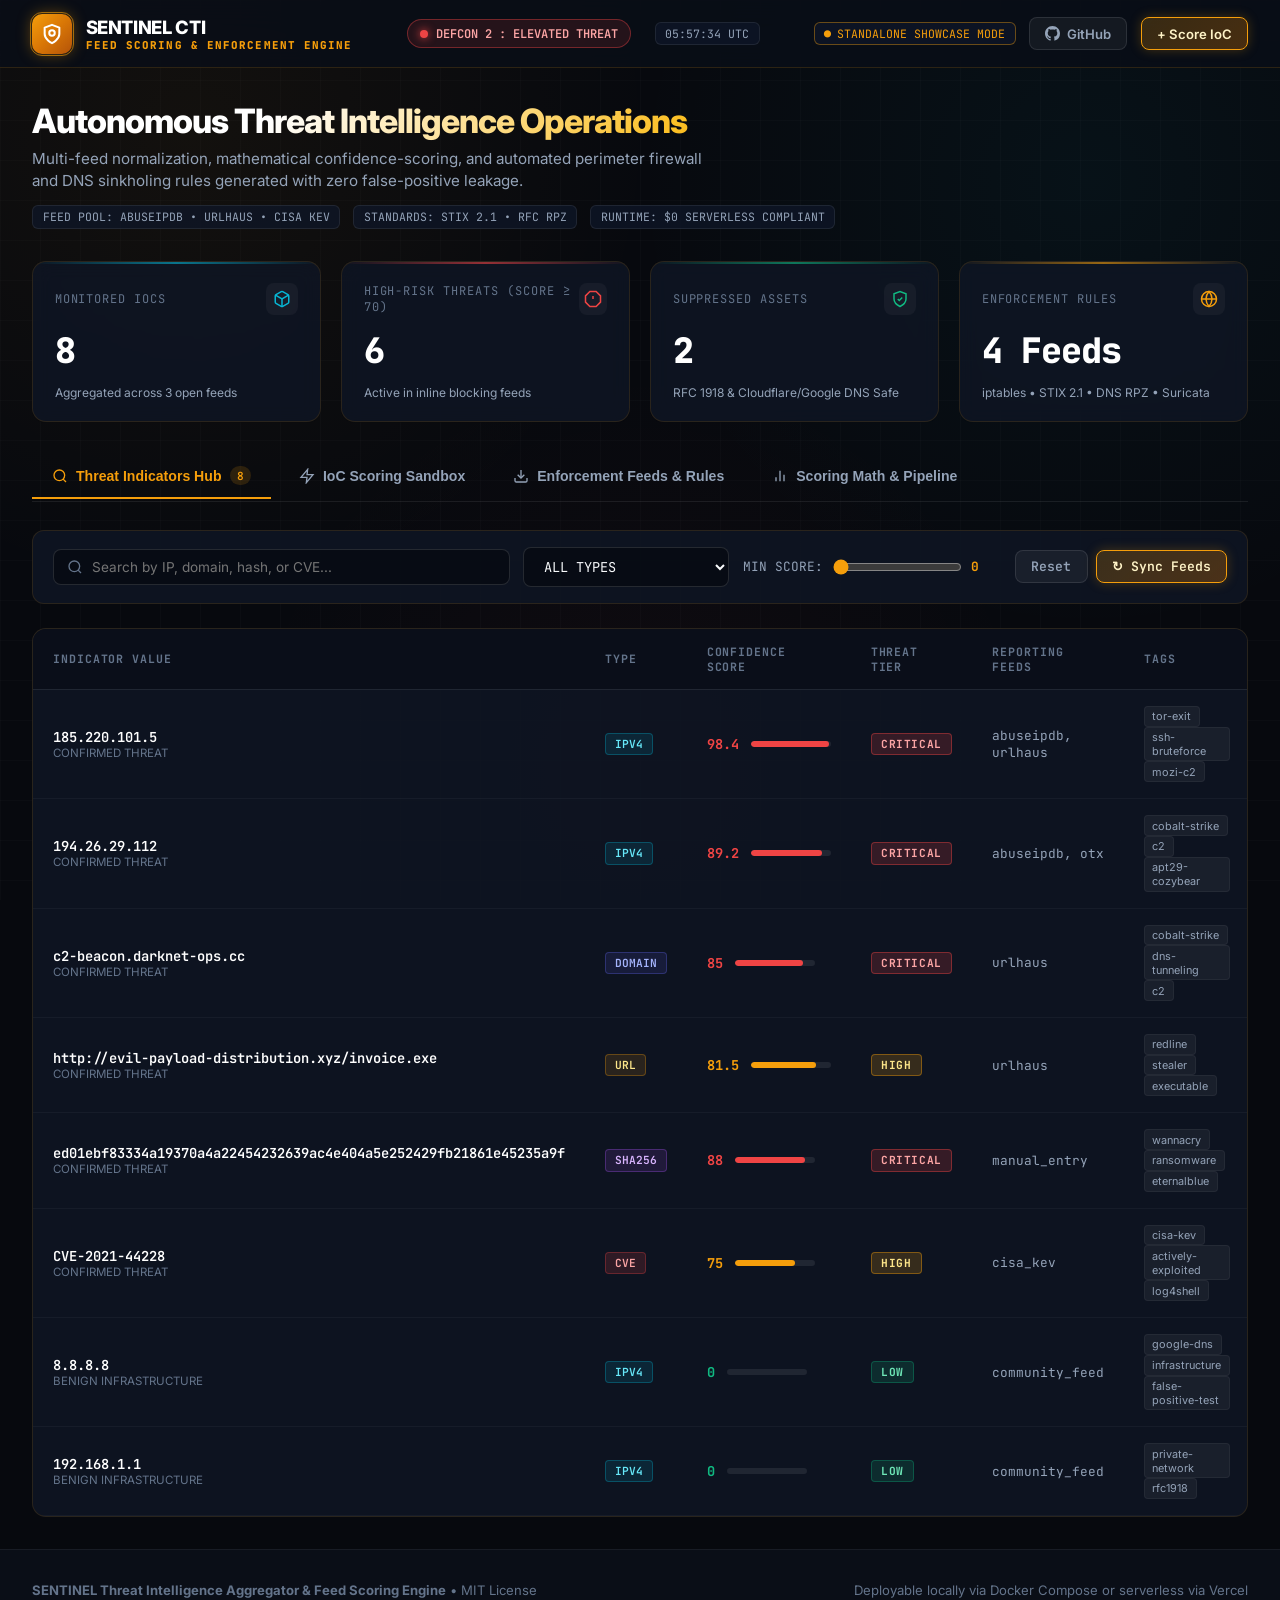
==== web/index.html @ 9e6307d3 "feat(portal): add Check Point, Fortinet, and Cloudflare to enforcement export hub" ====
<!DOCTYPE html>
<html lang="en">
<head>
  <meta charset="UTF-8">
  <meta name="viewport" content="width=device-width, initial-scale=1.0">
  <title>SENTINEL CTI | Automated Threat Intelligence & Feed Scoring Engine</title>
  <meta name="description" content="Production-grade Cyber Threat Intelligence (CTI) Aggregation, Normalization, Confidence Scoring, and Automated Enforcement Hub.">
  <link rel="stylesheet" href="styles.css">
  <link rel="icon" href="data:image/svg+xml,<svg xmlns='http://www.w3.org/2000/svg' viewBox='0 0 24 24' fill='%23f59e0b'><path d='M12 2L1 21h22L12 2zm0 3.8L20.1 19H3.9L12 5.8zM11 10v4h2v-4h-2zm0 6v2h2v-2h-2z'/></svg>">
</head>
<body>

  <!-- Top Navigation Bar -->
  <nav class="navbar">
    <div class="nav-container">
      <a href="#" class="brand-wrapper">
        <div class="brand-icon">
          <svg width="22" height="22" viewBox="0 0 24 24" fill="none" stroke="#ffffff" stroke-width="2.2" stroke-linecap="round" stroke-linejoin="round">
            <path d="M12 22s8-4 8-10V5l-8-3-8 3v7c0 6 8 10 8 10z"></path>
            <circle cx="12" cy="11" r="3"></circle>
          </svg>
        </div>
        <div class="brand-title">
          SENTINEL CTI
          <span class="brand-sub">FEED SCORING & ENFORCEMENT ENGINE</span>
        </div>
      </a>

      <!-- Center Telemetry: DEFCON & Clock -->
      <div class="nav-telemetry">
        <div class="defcon-pill">
          <div class="defcon-pulse"></div>
          <span>DEFCON 2 : ELEVATED THREAT</span>
        </div>
        <div class="sys-chip font-mono">
          <span id="utc-clock">--:--:-- UTC</span>
        </div>
      </div>

      <!-- Right Action Links -->
      <div class="nav-links">
        <div class="sys-chip active font-mono" id="api-status-badge">
          <span class="status-dot">●</span>
          <span id="backend-label">PROBING API...</span>
        </div>
        <a href="https://github.com/ravishkarathnayaka/Automated-Threat-Intelligence-Aggregator-Feed-Scoring-Engine" target="_blank" class="nav-btn nav-btn-secondary">
          <svg width="15" height="15" viewBox="0 0 24 24" fill="currentColor"><path d="M12 0C5.37 0 0 5.37 0 12c0 5.31 3.435 9.795 8.205 11.385.6.105.825-.255.825-.57 0-.285-.015-1.23-.015-2.235-3.015.555-3.795-.735-4.035-1.41-.135-.345-.72-1.41-1.23-1.695-.42-.225-1.02-.78-.015-.795.945-.015 1.62.87 1.845 1.23 1.08 1.815 2.805 1.305 3.495.99.105-.78.42-1.305.765-1.605-2.67-.3-5.46-1.335-5.46-5.925 0-1.305.465-2.385 1.23-3.225-.12-.3-.54-1.53.12-3.18 0 0 1.005-.315 3.3 1.23.96-.27 1.98-.405 3-.405s2.04.135 3 .405c2.295-1.56 3.3-1.23 3.3-1.23.66 1.65.24 2.88.12 3.18.765.84 1.23 1.905 1.23 3.225 0 4.605-2.805 5.625-5.475 5.925.435.375.81 1.095.81 2.22 0 1.605-.015 2.895-.015 3.3 0 .315.225.69.825.57A12.02 12.02 0 0024 12c0-6.63-5.37-12-12-12z"/></svg>
          GitHub
        </a>
        <a href="#sandbox" class="nav-btn nav-btn-amber" onclick="switchTab('sandbox')">
          + Score IoC
        </a>
      </div>
    </div>
  </nav>

  <!-- Main Container -->
  <main class="main-container">
    
    <!-- Hero Header Area -->
    <header class="hero-header">
      <div class="hero-title-area">
        <h1>Autonomous Threat Intelligence Operations</h1>
        <p>
          Multi-feed normalization, mathematical confidence-scoring, and automated perimeter firewall and DNS sinkholing rules generated with zero false-positive leakage.
        </p>
        <div class="live-badge-row">
          <span class="sys-chip font-mono">FEED POOL: ABUSEIPDB • URLHAUS • CISA KEV</span>
          <span class="sys-chip font-mono">STANDARDS: STIX 2.1 • RFC RPZ</span>
          <span class="sys-chip font-mono">RUNTIME: $0 SERVERLESS COMPLIANT</span>
        </div>
      </div>
    </header>

    <!-- Stat Metric Grid -->
    <section class="stat-grid">
      <div class="stat-card" style="--card-accent: #06b6d4; --card-glow: rgba(6, 182, 212, 0.25);">
        <div class="stat-header">
          <span class="stat-label">Monitored IoCs</span>
          <div class="stat-icon">
            <svg width="18" height="18" viewBox="0 0 24 24" fill="none" stroke="#06b6d4" stroke-width="2"><path d="M21 16V8a2 2 0 0 0-1-1.73l-7-4a2 2 0 0 0-2 0l-7 4A2 2 0 0 0 3 8v8a2 2 0 0 0 1 1.73l7 4a2 2 0 0 0 2 0l7-4A2 2 0 0 0 21 16z"></path><polyline points="3.27 6.96 12 12.01 20.73 6.96"></polyline><line x1="12" y1="22.08" x2="12" y2="12"></line></svg>
          </div>
        </div>
        <div class="stat-value" id="stat-total-iocs">--</div>
        <div class="stat-footer">
          <span id="stat-breakdown-badges">Aggregated across 3 open feeds</span>
        </div>
      </div>

      <div class="stat-card" style="--card-accent: #ef4444; --card-glow: rgba(239, 68, 68, 0.25);">
        <div class="stat-header">
          <span class="stat-label">High-Risk Threats (Score &ge; 70)</span>
          <div class="stat-icon">
            <svg width="18" height="18" viewBox="0 0 24 24" fill="none" stroke="#ef4444" stroke-width="2"><polygon points="7.86 2 16.14 2 22 7.86 22 16.14 16.14 22 7.86 22 2 16.14 2 7.86 7.86 2"></polygon><line x1="12" y1="8" x2="12" y2="12"></line><line x1="12" y1="16" x2="12.01" y2="16"></line></svg>
          </div>
        </div>
        <div class="stat-value" id="stat-high-threats">--</div>
        <div class="stat-footer">
          <span>Active in inline blocking feeds</span>
        </div>
      </div>

      <div class="stat-card" style="--card-accent: #10b981; --card-glow: rgba(16, 185, 129, 0.25);">
        <div class="stat-header">
          <span class="stat-label">Suppressed Assets</span>
          <div class="stat-icon">
            <svg width="18" height="18" viewBox="0 0 24 24" fill="none" stroke="#10b981" stroke-width="2"><path d="M12 22s8-4 8-10V5l-8-3-8 3v7c0 6 8 10 8 10z"></path><polyline points="9 12 11 14 15 10"></polyline></svg>
          </div>
        </div>
        <div class="stat-value" id="stat-whitelisted">--</div>
        <div class="stat-footer">
          <span>RFC 1918 & Cloudflare/Google DNS Safe</span>
        </div>
      </div>

      <div class="stat-card" style="--card-accent: #f59e0b; --card-glow: rgba(245, 158, 11, 0.25);">
        <div class="stat-header">
          <span class="stat-label">Enforcement Rules</span>
          <div class="stat-icon">
            <svg width="18" height="18" viewBox="0 0 24 24" fill="none" stroke="#f59e0b" stroke-width="2"><circle cx="12" cy="12" r="10"></circle><line x1="2" y1="12" x2="22" y2="12"></line><path d="M12 2a15.3 15.3 0 0 1 4 10 15.3 15.3 0 0 1-4 10 15.3 15.3 0 0 1-4-10 15.3 15.3 0 0 1 4-10z"></path></svg>
          </div>
        </div>
        <div class="stat-value" id="stat-enforcement">4 Feeds</div>
        <div class="stat-footer">
          <span>iptables • STIX 2.1 • DNS RPZ • Suricata</span>
        </div>
      </div>
    </section>

    <!-- Navigation Tabs -->
    <div class="tabs-bar">
      <button class="tab-btn active" onclick="switchTab('explorer')" id="tab-btn-explorer">
        <svg width="16" height="16" viewBox="0 0 24 24" fill="none" stroke="currentColor" stroke-width="2"><circle cx="11" cy="11" r="8"></circle><line x1="21" y1="21" x2="16.65" y2="16.65"></line></svg>
        Threat Indicators Hub
        <span class="tab-badge" id="badge-ioc-count">0</span>
      </button>
      <button class="tab-btn" onclick="switchTab('sandbox')" id="tab-btn-sandbox">
        <svg width="16" height="16" viewBox="0 0 24 24" fill="none" stroke="currentColor" stroke-width="2"><polygon points="13 2 3 14 12 14 11 22 21 10 12 10 13 2"></polygon></svg>
        IoC Scoring Sandbox
      </button>
      <button class="tab-btn" onclick="switchTab('exports')" id="tab-btn-exports">
        <svg width="16" height="16" viewBox="0 0 24 24" fill="none" stroke="currentColor" stroke-width="2"><path d="M21 15v4a2 2 0 0 1-2 2H5a2 2 0 0 1-2-2v-4"></path><polyline points="7 10 12 15 17 10"></polyline><line x1="12" y1="15" x2="12" y2="3"></line></svg>
        Enforcement Feeds & Rules
      </button>
      <button class="tab-btn" onclick="switchTab('architecture')" id="tab-btn-architecture">
        <svg width="16" height="16" viewBox="0 0 24 24" fill="none" stroke="currentColor" stroke-width="2"><line x1="18" y1="20" x2="18" y2="10"></line><line x1="12" y1="20" x2="12" y2="4"></line><line x1="6" y1="20" x2="6" y2="14"></line></svg>
        Scoring Math & Pipeline
      </button>
    </div>

    <!-- TAB 1: THREAT INDICATORS HUB -->
    <div id="panel-explorer" class="tab-panel active">
      <div class="filter-bar">
        <div class="filter-group">
          <div class="search-input-wrapper">
            <svg class="search-icon" width="16" height="16" viewBox="0 0 24 24" fill="none" stroke="currentColor" stroke-width="2"><circle cx="11" cy="11" r="8"></circle><line x1="21" y1="21" x2="16.65" y2="16.65"></line></svg>
            <input type="text" id="filter-search" class="cyber-input" placeholder="Search by IP, domain, hash, or CVE..." oninput="applyFilters()">
          </div>

          <select id="filter-type" class="cyber-select font-mono" onchange="applyFilters()">
            <option value="all">ALL TYPES</option>
            <option value="ipv4">IPv4 ADDRESSES</option>
            <option value="ipv6">IPv6 ADDRESSES</option>
            <option value="domain">DOMAINS</option>
            <option value="url">URLs</option>
            <option value="sha256">SHA-256 HASHES</option>
            <option value="md5">MD5 HASHES</option>
            <option value="cve">CVE VULNERABILITIES</option>
          </select>

          <div class="score-slider-box">
            <span>MIN SCORE:</span>
            <input type="range" id="filter-min-score" min="0" max="100" value="0" step="5" oninput="updateScoreFilter(this.value)">
            <span id="score-slider-val" style="color: var(--amber-primary); font-weight: bold; width: 28px;">0</span>
          </div>
        </div>

        <div style="display: flex; gap: 0.5rem; align-items: center;">
          <button class="nav-btn nav-btn-secondary font-mono" onclick="resetFilters()">Reset</button>
          <button class="nav-btn nav-btn-amber font-mono" onclick="triggerFeedRefresh()">↻ Sync Feeds</button>
        </div>
      </div>

      <!-- Indicators Table -->
      <div class="table-card">
        <div class="table-responsive">
          <table class="ioc-table">
            <thead>
              <tr>
                <th>Indicator Value</th>
                <th>Type</th>
                <th>Confidence Score</th>
                <th>Threat Tier</th>
                <th>Reporting Feeds</th>
                <th>Tags</th>
                <th style="text-align: right;">Action</th>
              </tr>
            </thead>
            <tbody id="indicators-tbody">
              <!-- Rendered via JavaScript -->
            </tbody>
          </table>
        </div>
      </div>
    </div>

    <!-- TAB 2: IOC SCORING SANDBOX -->
    <div id="panel-sandbox" class="tab-panel">
      <div class="sandbox-grid">
        <div class="panel-card">
          <h3>⚡ IoC Ingestion & Multi-Factor Scoring Sandbox</h3>
          <p style="color: var(--text-secondary); font-size: 0.85rem; margin-bottom: 1.5rem;">
            Test any raw or defanged indicator (e.g. <code>hxxps://malware[.]site/bin</code>, <code>185[.]220[.]101[.]5</code>, or benign <code>8.8.8.8</code>). Observe automated refanging, false-positive suppression, cross-confirmation multipliers, and exponential time decay.
          </p>

          <form id="sandbox-form" onsubmit="handleSandboxSubmit(event)">
            <div class="form-group">
              <label>Indicator Value (Raw or Defanged)</label>
              <input type="text" id="sb-input-value" class="cyber-input font-mono" placeholder="e.g. 194[.]26[.]29[.]112 or hxxp://evil[.]cc/gate" required value="194[.]26[.]29[.]112">
            </div>

            <div class="form-group">
              <label>Simulated Reporting Feed(s)</label>
              <div style="display: grid; grid-template-columns: 1fr 1fr; gap: 0.5rem; font-size: 0.8rem;" class="font-mono">
                <label style="display: flex; align-items: center; gap: 0.4rem; color: #fff;">
                  <input type="checkbox" id="sb-feed-cisa" value="cisa_kev"> CISA KEV (1.00)
                </label>
                <label style="display: flex; align-items: center; gap: 0.4rem; color: #fff;">
                  <input type="checkbox" id="sb-feed-abuse" value="abuseipdb" checked> AbuseIPDB (0.85)
                </label>
                <label style="display: flex; align-items: center; gap: 0.4rem; color: #fff;">
                  <input type="checkbox" id="sb-feed-urlhaus" value="urlhaus" checked> URLhaus (0.85)
                </label>
                <label style="display: flex; align-items: center; gap: 0.4rem; color: #fff;">
                  <input type="checkbox" id="sb-feed-otx" value="otx"> AlienVault OTX (0.75)
                </label>
              </div>
            </div>

            <div class="form-group">
              <label>Days Elapsed Since Observation (Decay Testing)</label>
              <input type="number" id="sb-days-old" class="cyber-input font-mono" value="1" min="0" max="90">
            </div>

            <div class="form-group">
              <label>Enrichment Simulated Verdict</label>
              <select id="sb-enrichment-level" class="cyber-select font-mono" style="width: 100%;">
                <option value="high">High Positive (VT: 45 engines, OTX: 8 pulses) [+18 pts]</option>
                <option value="medium">Moderate Positive (VT: 5 engines, OTX: 2 pulses) [+9 pts]</option>
                <option value="none">Zero Detections / Clean [0 pts]</option>
              </select>
            </div>

            <button type="submit" class="nav-btn nav-btn-amber" style="width: 100%; justify-content: center; padding: 0.75rem;">
              Calculate Real-Time Risk Score
            </button>
          </form>
        </div>

        <div class="panel-card">
          <div style="display: flex; justify-content: space-between; align-items: center; margin-bottom: 1rem;">
            <h3>Scoring Engine Breakdown</h3>
            <span id="sb-result-tier" class="tier-badge tier-low font-mono">STANDBY</span>
          </div>

          <div id="sb-score-summary" style="margin-bottom: 1.25rem; display: flex; align-items: baseline; gap: 0.75rem;">
            <div style="font-size: 3rem; font-weight: 800; font-family: 'JetBrains Mono', monospace;" id="sb-score-big">--</div>
            <div style="color: var(--text-secondary); font-size: 0.85rem;" id="sb-score-comment">Submit an indicator to see calculation telemetry</div>
          </div>

          <div class="code-display" id="sb-code-breakdown">
// Step-by-step scoring output will display here:
// Normalization -> Whitelist -> Reliability -> Multipliers -> Decay -> Score
          </div>
        </div>
      </div>
    </div>

    <!-- TAB 3: ENFORCEMENT FEEDS & EXPORT HUB -->
    <div id="panel-exports" class="tab-panel">
      <div class="export-grid">

        <!-- Export 1: Firewall Blocklist -->
        <div class="export-card">
          <div>
            <div class="export-top">
              <div class="export-title">Firewall IP Blocklist</div>
              <span class="export-format">firewall.txt</span>
            </div>
            <p class="export-desc">
              Plaintext newline-delimited blocklist of confirmed high-confidence malicious IPs. Formatted for direct automated consumption by iptables, pfSense, Palo Alto EDLs, and Fortinet feeds.
            </p>
          </div>
          <div class="export-actions">
            <button class="nav-btn nav-btn-secondary" onclick="previewExport('firewall')">View Preview</button>
            <button class="nav-btn nav-btn-amber" onclick="downloadExport('firewall')">Download .txt</button>
          </div>
        </div>

        <!-- Export 2: STIX 2.1 JSON Bundle -->
        <div class="export-card">
          <div>
            <div class="export-top">
              <div class="export-title">OASIS STIX 2.1 Bundle</div>
              <span class="export-format">stix.json</span>
            </div>
            <p class="export-desc">
              Standardized STIX 2.1 JSON bundle of scored Indicators, confidence ratings, valid_from timestamps, and external sighting references for enterprise SIEM/SOAR ingestion (Splunk, Elastic, Microsoft Sentinel).
            </p>
          </div>
          <div class="export-actions">
            <button class="nav-btn nav-btn-secondary" onclick="previewExport('stix')">View Preview</button>
            <button class="nav-btn nav-btn-amber" onclick="downloadExport('stix')">Download .json</button>
          </div>
        </div>

        <!-- Export 3: DNS Response Policy Zone (RPZ) -->
        <div class="export-card">
          <div>
            <div class="export-top">
              <div class="export-title">DNS Response Policy Zone</div>
              <span class="export-format">rpz.zone</span>
            </div>
            <p class="export-desc">
              RFC-compliant DNS RPZ zone file generating NXDOMAIN (CNAME .) responses for malicious domains. Compatible with BIND 9, Pi-hole, and Unbound for network-wide DNS sinkholing.
            </p>
          </div>
          <div class="export-actions">
            <button class="nav-btn nav-btn-secondary" onclick="previewExport('rpz')">View Preview</button>
            <button class="nav-btn nav-btn-amber" onclick="downloadExport('rpz')">Download .zone</button>
          </div>
        </div>

        <!-- Export 4: Suricata IDS/IPS Rules -->
        <div class="export-card">
          <div>
            <div class="export-top">
              <div class="export-title">Suricata IDS/IPS Rules</div>
              <span class="export-format">suricata.rules</span>
            </div>
            <p class="export-desc">
              Suricata network inspection rules generating drops and high-severity alerts for outbound C2 connections and malicious TLS Server Name Indication (SNI) handshakes.
            </p>
          </div>
          <div class="export-actions">
            <button class="nav-btn nav-btn-secondary" onclick="previewExport('suricata')">View Preview</button>
            <button class="nav-btn nav-btn-amber" onclick="downloadExport('suricata')">Download .rules</button>
          </div>
        </div>

        <!-- Export 5: Check Point Security Gateway Feed -->
        <div class="export-card">
          <div>
            <div class="export-top">
              <div class="export-title">Check Point Custom Feed</div>
              <span class="export-format">checkpoint.txt</span>
            </div>
            <p class="export-desc">
              Check Point External Network Feed formatted with drop actions and confidence comments for inline perimeter enforcement.
            </p>
          </div>
          <div class="export-actions">
            <button class="nav-btn nav-btn-secondary" onclick="previewExport('checkpoint')">View Preview</button>
            <button class="nav-btn nav-btn-amber" onclick="downloadExport('checkpoint')">Download .txt</button>
          </div>
        </div>

        <!-- Export 6: Fortinet FortiGate External Feed -->
        <div class="export-card">
          <div>
            <div class="export-top">
              <div class="export-title">Fortinet FortiGate Feed</div>
              <span class="export-format">fortinet.txt</span>
            </div>
            <p class="export-desc">
              Fortinet FortiOS external threat feed connector format for automated firewall blocklist synchronization.
            </p>
          </div>
          <div class="export-actions">
            <button class="nav-btn nav-btn-secondary" onclick="previewExport('fortinet')">View Preview</button>
            <button class="nav-btn nav-btn-amber" onclick="downloadExport('fortinet')">Download .txt</button>
          </div>
        </div>

        <!-- Export 7: Cloudflare WAF Access Rules -->
        <div class="export-card">
          <div>
            <div class="export-top">
              <div class="export-title">Cloudflare WAF Rules</div>
              <span class="export-format">cloudflare.json</span>
            </div>
            <p class="export-desc">
              JSON payload formatted for the Cloudflare API to deploy edge IP access rules and block malicious traffic at the CDN tier.
            </p>
          </div>
          <div class="export-actions">
            <button class="nav-btn nav-btn-secondary" onclick="previewExport('cloudflare')">View Preview</button>
            <button class="nav-btn nav-btn-amber" onclick="downloadExport('cloudflare')">Download .json</button>
          </div>
        </div>

      </div>

      <!-- Export Preview Box -->
      <div class="panel-card" style="margin-top: 2rem;">
        <div style="display: flex; justify-content: space-between; align-items: center; margin-bottom: 0.75rem;">
          <h3 id="export-preview-title">Enforcement Feed Output Preview</h3>
          <button class="nav-btn nav-btn-secondary font-mono" onclick="copyExportPreview()">Copy to Clipboard</button>
        </div>
        <div class="code-display" id="export-preview-content">Select "View Preview" above to inspect generated enforcement rules.</div>
      </div>
    </div>

    <!-- TAB 4: SCORING ARCHITECTURE & MATH -->
    <div id="panel-architecture" class="tab-panel">
      <div class="panel-card" style="margin-bottom: 1.5rem;">
        <h3 style="margin-bottom: 0.75rem;">Mathematical Scoring Formulation</h3>
        <p style="color: var(--text-secondary); line-height: 1.6; margin-bottom: 1rem;">
          The scoring engine balances source authority, multi-source corroboration, and freshness decay to produce an auditable 0–100 confidence score:
        </p>

        <div class="code-display font-mono" style="margin-bottom: 1.25rem; color: #fbbf24;">
Score = min(100.0, (Base Weight * Cross-Source Multiplier * (0.95 ^ Days Old)) + Enrichment Boost)
        </div>

        <div style="display: grid; grid-template-columns: repeat(auto-fit, minmax(280px, 1fr)); gap: 1rem;">
          <div style="background: rgba(0,0,0,0.3); padding: 1rem; border-radius: 8px; border: 1px solid rgba(255,255,255,0.06);">
            <div style="font-weight: 700; color: #fff; margin-bottom: 0.3rem;">1. Source Weights</div>
            <div style="font-size: 0.8rem; color: var(--text-secondary);">
              • CISA KEV: 1.00 (Authoritative)<br>
              • AbuseIPDB: 0.85 (Crowd consensus)<br>
              • URLhaus: 0.85 (Malware links)<br>
              • SOC Analyst Manual: 0.90<br>
              • Community Feeds: 0.60
            </div>
          </div>

          <div style="background: rgba(0,0,0,0.3); padding: 1rem; border-radius: 8px; border: 1px solid rgba(255,255,255,0.06);">
            <div style="font-weight: 700; color: #fff; margin-bottom: 0.3rem;">2. Cross-Source Multiplier</div>
            <div style="font-size: 0.8rem; color: var(--text-secondary);">
              • 1 Feed: 1.00x<br>
              • 2 Feeds: 1.25x (+25% boost)<br>
              • 3 Feeds: 1.45x (+45% boost)<br>
              • 4+ Feeds: 1.60x (+60% boost)
            </div>
          </div>

          <div style="background: rgba(0,0,0,0.3); padding: 1rem; border-radius: 8px; border: 1px solid rgba(255,255,255,0.06);">
            <div style="font-weight: 700; color: #fff; margin-bottom: 0.3rem;">3. Hard Whitelist Suppression</div>
            <div style="font-size: 0.8rem; color: var(--text-secondary);">
              • RFC 1918 Private Subnets<br>
              • Loopback & Link-Local<br>
              • Google DNS (8.8.8.8, 8.8.4.4)<br>
              • Cloudflare (1.1.1.1, 1.0.0.1)<br>
              • Tranco/Alexa Top 10k Domains<br>
              <strong>Override Result: Score = 0.0</strong>
            </div>
          </div>
        </div>
      </div>
    </div>

  </main>

  <!-- Indicator Detail Inspection Modal -->
  <div class="modal-overlay" id="detail-modal" onclick="closeModal(event)">
    <div class="modal-content" onclick="event.stopPropagation()">
      <button class="modal-close" onclick="closeModal(event)">&times;</button>
      <div style="display: flex; align-items: center; gap: 0.75rem; margin-bottom: 0.5rem;">
        <span class="type-badge" id="modal-type-badge">TYPE</span>
        <h2 id="modal-title" class="font-mono" style="font-size: 1.3rem; word-break: break-all;">Indicator Value</h2>
      </div>
      <div id="modal-status-row" style="margin-bottom: 1.5rem; display: flex; gap: 0.75rem; align-items: center;">
        <span id="modal-tier-badge" class="tier-badge font-mono">TIER</span>
        <span id="modal-whitelist-badge" class="sys-chip font-mono">NON-WHITELISTED</span>
      </div>

      <div style="display: grid; grid-template-columns: 1fr 1fr; gap: 1rem; margin-bottom: 1.5rem;" class="font-mono">
        <div style="background: rgba(0,0,0,0.3); padding: 0.75rem; border-radius: 8px;">
          <div style="font-size: 0.7rem; color: var(--text-muted);">FIRST SEEN</div>
          <div id="modal-first-seen" style="font-size: 0.85rem; color: #fff;">--</div>
        </div>
        <div style="background: rgba(0,0,0,0.3); padding: 0.75rem; border-radius: 8px;">
          <div style="font-size: 0.7rem; color: var(--text-muted);">LAST SEEN</div>
          <div id="modal-last-seen" style="font-size: 0.85rem; color: #fff;">--</div>
        </div>
      </div>

      <h4 style="margin-bottom: 0.5rem; color: #fff;">Reporting Sources & Telemetry</h4>
      <div id="modal-sources-list" style="margin-bottom: 1.25rem;"></div>

      <h4 style="margin-bottom: 0.5rem; color: #fff;">STIX 2.1 Pattern Representation</h4>
      <div class="code-display font-mono" id="modal-stix-pattern" style="margin-bottom: 1rem;"></div>

      <h4 style="margin-bottom: 0.5rem; color: #fff;">Full JSON Telemetry</h4>
      <div class="code-display" id="modal-json-dump"></div>
    </div>
  </div>

  <!-- Footer -->
  <footer class="footer">
    <div class="footer-inner">
      <div>
        <strong>SENTINEL Threat Intelligence Aggregator & Feed Scoring Engine</strong> • MIT License
      </div>
      <div>
        Deployable locally via Docker Compose or serverless via Vercel
      </div>
    </div>
  </footer>

  <script src="app.js"></script>
</body>
</html>
---- web/styles.css ----
/* ==============================================================================
   SENTINEL CYBER-TELEMETRY THEME
   Automated Threat Intelligence Aggregator & Feed Scoring Engine Portal
   ============================================================================== */

@import url('https://fonts.googleapis.com/css2?family=Inter:wght@300;400;500;600;700;800&family=JetBrains+Mono:wght@400;500;600;700&display=swap');

:root {
  --bg-space: #07090e;
  --bg-primary: #0a0e17;
  --bg-secondary: #0f1523;
  --bg-card: rgba(15, 22, 36, 0.85);
  --bg-card-hover: rgba(22, 32, 53, 0.95);
  --bg-card-subtle: rgba(18, 26, 43, 0.6);
  --border-dim: rgba(245, 158, 11, 0.12);
  --border-cyan: rgba(6, 182, 212, 0.25);
  --border-amber: rgba(245, 158, 11, 0.35);
  --border-crimson: rgba(239, 68, 68, 0.35);
  
  --amber-primary: #f59e0b;
  --amber-glow: rgba(245, 158, 11, 0.25);
  --crimson-alert: #ef4444;
  --crimson-glow: rgba(239, 68, 68, 0.25);
  --cyber-cyan: #06b6d4;
  --cyber-cyan-glow: rgba(6, 182, 212, 0.2);
  --emerald-safe: #10b981;
  --indigo-accent: #6366f1;

  --text-primary: #f8fafc;
  --text-secondary: #94a3b8;
  --text-muted: #64748b;
  --text-dim: #475569;

  --code-bg: #05070c;
  --shadow-main: 0 10px 30px -10px rgba(0, 0, 0, 0.6), 0 0 20px -5px var(--amber-glow);
}

* {
  box-sizing: border-box;
  margin: 0;
  padding: 0;
}

body {
  font-family: 'Inter', -apple-system, BlinkMacSystemFont, sans-serif;
  background-color: var(--bg-space);
  background-image: 
    radial-gradient(circle at 15% 15%, rgba(245, 158, 11, 0.05) 0px, transparent 35%),
    radial-gradient(circle at 85% 20%, rgba(6, 182, 212, 0.05) 0px, transparent 35%),
    radial-gradient(circle at 50% 85%, rgba(239, 68, 68, 0.04) 0px, transparent 40%),
    linear-gradient(to right, rgba(255, 255, 255, 0.015) 1px, transparent 1px),
    linear-gradient(to bottom, rgba(255, 255, 255, 0.015) 1px, transparent 1px);
  background-size: 100% 100%, 100% 100%, 100% 100%, 40px 40px, 40px 40px;
  background-attachment: fixed;
  color: var(--text-primary);
  min-height: 100vh;
  display: flex;
  flex-direction: column;
  overflow-x: hidden;
}

.font-mono {
  font-family: 'JetBrains Mono', monospace;
}

/* Scrollbar */
::-webkit-scrollbar {
  width: 8px;
  height: 8px;
}
::-webkit-scrollbar-track {
  background: var(--bg-primary);
}
::-webkit-scrollbar-thumb {
  background: #1e293b;
  border-radius: 4px;
}
::-webkit-scrollbar-thumb:hover {
  background: var(--amber-primary);
}

/* Navigation Bar */
.navbar {
  position: sticky;
  top: 0;
  z-index: 100;
  background: rgba(10, 14, 23, 0.88);
  backdrop-filter: blur(16px);
  border-bottom: 1px solid rgba(245, 158, 11, 0.15);
  padding: 0.85rem 2rem;
}

.nav-container {
  max-width: 1440px;
  margin: 0 auto;
  display: flex;
  justify-content: space-between;
  align-items: center;
}

.brand-wrapper {
  display: flex;
  align-items: center;
  gap: 0.85rem;
  text-decoration: none;
}

.brand-icon {
  width: 40px;
  height: 40px;
  background: linear-gradient(135deg, #f59e0b 0%, #d97706 50%, #b45309 100%);
  border-radius: 10px;
  display: flex;
  align-items: center;
  justify-content: center;
  box-shadow: 0 0 15px rgba(245, 158, 11, 0.4);
  position: relative;
}

.brand-icon::after {
  content: "";
  position: absolute;
  inset: -2px;
  border-radius: 12px;
  border: 1px solid rgba(245, 158, 11, 0.6);
  animation: pulse-border 2.5s infinite;
}

@keyframes pulse-border {
  0%, 100% { transform: scale(1); opacity: 0.8; }
  50% { transform: scale(1.08); opacity: 0.2; }
}

.brand-title {
  font-weight: 800;
  font-size: 1.15rem;
  letter-spacing: -0.02em;
  color: #fff;
  display: flex;
  flex-direction: column;
}

.brand-sub {
  font-size: 0.68rem;
  color: var(--amber-primary);
  font-family: 'JetBrains Mono', monospace;
  letter-spacing: 0.1em;
  text-transform: uppercase;
}

/* Nav Telemetry Pill */
.nav-telemetry {
  display: flex;
  align-items: center;
  gap: 1.5rem;
}

.defcon-pill {
  display: flex;
  align-items: center;
  gap: 0.5rem;
  background: rgba(239, 68, 68, 0.12);
  border: 1px solid rgba(239, 68, 68, 0.4);
  padding: 0.35rem 0.75rem;
  border-radius: 20px;
  font-family: 'JetBrains Mono', monospace;
  font-size: 0.75rem;
  color: #fca5a5;
  font-weight: 600;
}

.defcon-pulse {
  width: 8px;
  height: 8px;
  border-radius: 50%;
  background: var(--crimson-alert);
  box-shadow: 0 0 8px var(--crimson-alert);
  animation: blink-live 1.2s infinite;
}

@keyframes blink-live {
  0%, 100% { opacity: 1; transform: scale(1); }
  50% { opacity: 0.3; transform: scale(0.8); }
}

.nav-links {
  display: flex;
  align-items: center;
  gap: 0.85rem;
}

.nav-btn {
  padding: 0.45rem 0.95rem;
  font-size: 0.82rem;
  font-weight: 600;
  border-radius: 8px;
  text-decoration: none;
  transition: all 0.2s;
  display: flex;
  align-items: center;
  gap: 0.4rem;
  border: 1px solid transparent;
}

.nav-btn-secondary {
  background: rgba(255, 255, 255, 0.05);
  color: var(--text-secondary);
  border-color: rgba(255, 255, 255, 0.1);
}

.nav-btn-secondary:hover {
  background: rgba(255, 255, 255, 0.1);
  color: #fff;
  border-color: rgba(245, 158, 11, 0.3);
}

.nav-btn-amber {
  background: linear-gradient(135deg, rgba(245, 158, 11, 0.2) 0%, rgba(217, 119, 6, 0.3) 100%);
  color: #fef3c7;
  border-color: var(--amber-primary);
  box-shadow: 0 0 12px rgba(245, 158, 11, 0.25);
}

.nav-btn-amber:hover {
  background: linear-gradient(135deg, rgba(245, 158, 11, 0.35) 0%, rgba(217, 119, 6, 0.45) 100%);
  box-shadow: 0 0 18px rgba(245, 158, 11, 0.4);
}

/* Layout Container */
.main-container {
  max-width: 1440px;
  width: 100%;
  margin: 0 auto;
  padding: 2rem;
  flex: 1;
}

/* Header & Telemetry Hero */
.hero-header {
  margin-bottom: 2rem;
  display: flex;
  justify-content: space-between;
  align-items: flex-end;
  flex-wrap: wrap;
  gap: 1.5rem;
}

.hero-title-area h1 {
  font-size: 2.1rem;
  font-weight: 800;
  letter-spacing: -0.03em;
  background: linear-gradient(120deg, #ffffff 30%, #fbbf24 80%, #f59e0b 100%);
  -webkit-background-clip: text;
  -webkit-text-fill-color: transparent;
  margin-bottom: 0.4rem;
}

.hero-title-area p {
  color: var(--text-secondary);
  font-size: 0.95rem;
  max-width: 680px;
  line-height: 1.5;
}

.live-badge-row {
  display: flex;
  align-items: center;
  gap: 0.8rem;
  margin-top: 0.75rem;
}

.sys-chip {
  display: inline-flex;
  align-items: center;
  gap: 0.35rem;
  padding: 0.2rem 0.6rem;
  border-radius: 6px;
  font-size: 0.72rem;
  font-family: 'JetBrains Mono', monospace;
  background: rgba(15, 23, 42, 0.7);
  border: 1px solid rgba(255, 255, 255, 0.08);
  color: var(--text-secondary);
}

.sys-chip.active {
  border-color: rgba(6, 182, 212, 0.3);
  color: var(--cyber-cyan);
}

/* Stat Grid */
.stat-grid {
  display: grid;
  grid-template-columns: repeat(auto-fit, minmax(240px, 1fr));
  gap: 1.25rem;
  margin-bottom: 2rem;
}

.stat-card {
  background: var(--bg-card);
  border: 1px solid var(--border-dim);
  border-radius: 14px;
  padding: 1.35rem;
  backdrop-filter: blur(10px);
  position: relative;
  overflow: hidden;
  transition: all 0.25s ease;
}

.stat-card::before {
  content: "";
  position: absolute;
  top: 0;
  left: 0;
  right: 0;
  height: 2px;
  background: linear-gradient(90deg, transparent, var(--card-accent, var(--amber-primary)), transparent);
  opacity: 0.6;
}

.stat-card:hover {
  transform: translateY(-3px);
  border-color: var(--card-accent, var(--amber-primary));
  box-shadow: 0 12px 25px -10px rgba(0, 0, 0, 0.5), 0 0 15px -3px var(--card-glow, var(--amber-glow));
}

.stat-header {
  display: flex;
  justify-content: space-between;
  align-items: center;
  margin-bottom: 0.75rem;
}

.stat-label {
  font-size: 0.75rem;
  text-transform: uppercase;
  letter-spacing: 0.08em;
  font-family: 'JetBrains Mono', monospace;
  color: var(--text-muted);
}

.stat-icon {
  width: 32px;
  height: 32px;
  border-radius: 8px;
  display: flex;
  align-items: center;
  justify-content: center;
  background: rgba(255, 255, 255, 0.04);
}

.stat-value {
  font-size: 2.2rem;
  font-weight: 800;
  letter-spacing: -0.03em;
  font-family: 'JetBrains Mono', monospace;
  color: #fff;
}

.stat-footer {
  margin-top: 0.65rem;
  font-size: 0.75rem;
  color: var(--text-secondary);
  display: flex;
  align-items: center;
  gap: 0.4rem;
}

/* Nav Tabs */
.tabs-bar {
  display: flex;
  gap: 0.5rem;
  border-bottom: 1px solid rgba(255, 255, 255, 0.08);
  margin-bottom: 1.75rem;
  overflow-x: auto;
  padding-bottom: 2px;
}

.tab-btn {
  background: transparent;
  border: none;
  color: var(--text-secondary);
  padding: 0.75rem 1.25rem;
  font-size: 0.88rem;
  font-weight: 600;
  cursor: pointer;
  border-bottom: 2px solid transparent;
  transition: all 0.2s;
  display: flex;
  align-items: center;
  gap: 0.5rem;
  white-space: nowrap;
}

.tab-btn:hover {
  color: #fff;
}

.tab-btn.active {
  color: var(--amber-primary);
  border-bottom-color: var(--amber-primary);
}

.tab-badge {
  font-family: 'JetBrains Mono', monospace;
  font-size: 0.7rem;
  padding: 0.15rem 0.45rem;
  border-radius: 10px;
  background: rgba(245, 158, 11, 0.15);
  color: var(--amber-primary);
}

/* Tab Panels */
.tab-panel {
  display: none;
}
.tab-panel.active {
  display: block;
  animation: fadeIn 0.3s ease;
}

@keyframes fadeIn {
  from { opacity: 0; transform: translateY(6px); }
  to { opacity: 1; transform: translateY(0); }
}

/* Search & Filter Bar */
.filter-bar {
  background: var(--bg-card);
  border: 1px solid var(--border-dim);
  border-radius: 12px;
  padding: 1rem 1.25rem;
  margin-bottom: 1.5rem;
  display: flex;
  flex-wrap: wrap;
  gap: 1rem;
  align-items: center;
  justify-content: space-between;
}

.filter-group {
  display: flex;
  flex-wrap: wrap;
  align-items: center;
  gap: 0.85rem;
  flex: 1;
}

.search-input-wrapper {
  position: relative;
  min-width: 260px;
  flex: 1;
}

.search-icon {
  position: absolute;
  left: 0.85rem;
  top: 50%;
  transform: translateY(-50%);
  color: var(--text-muted);
}

.cyber-input {
  width: 100%;
  background: rgba(7, 10, 18, 0.8);
  border: 1px solid rgba(255, 255, 255, 0.12);
  border-radius: 8px;
  padding: 0.55rem 0.85rem 0.55rem 2.4rem;
  font-size: 0.85rem;
  color: #fff;
  font-family: inherit;
  transition: all 0.2s;
}

.cyber-input:focus {
  outline: none;
  border-color: var(--amber-primary);
  box-shadow: 0 0 10px rgba(245, 158, 11, 0.25);
}

.cyber-select {
  background: rgba(7, 10, 18, 0.8);
  border: 1px solid rgba(255, 255, 255, 0.12);
  border-radius: 8px;
  padding: 0.55rem 1rem;
  font-size: 0.85rem;
  color: var(--text-primary);
  cursor: pointer;
  transition: all 0.2s;
}

.cyber-select:focus {
  outline: none;
  border-color: var(--amber-primary);
}

.score-slider-box {
  display: flex;
  align-items: center;
  gap: 0.6rem;
  font-size: 0.8rem;
  color: var(--text-secondary);
  font-family: 'JetBrains Mono', monospace;
}

input[type="range"] {
  accent-color: var(--amber-primary);
  cursor: pointer;
}

/* Threat Indicator Table */
.table-card {
  background: var(--bg-card);
  border: 1px solid var(--border-dim);
  border-radius: 14px;
  overflow: hidden;
}

.table-responsive {
  width: 100%;
  overflow-x: auto;
}

.ioc-table {
  width: 100%;
  border-collapse: collapse;
  text-align: left;
  font-size: 0.86rem;
}

.ioc-table th {
  background: rgba(10, 14, 25, 0.95);
  padding: 0.95rem 1.25rem;
  font-family: 'JetBrains Mono', monospace;
  font-size: 0.72rem;
  text-transform: uppercase;
  letter-spacing: 0.08em;
  color: var(--text-muted);
  border-bottom: 1px solid rgba(255, 255, 255, 0.08);
}

.ioc-table td {
  padding: 1rem 1.25rem;
  border-bottom: 1px solid rgba(255, 255, 255, 0.04);
  vertical-align: middle;
}

.ioc-table tr:hover {
  background: rgba(255, 255, 255, 0.025);
  cursor: pointer;
}

/* Badges & Scores */
.type-badge {
  display: inline-block;
  padding: 0.2rem 0.55rem;
  border-radius: 4px;
  font-family: 'JetBrains Mono', monospace;
  font-size: 0.7rem;
  font-weight: 600;
  text-transform: uppercase;
}

.type-ipv4, .type-ipv6 { background: rgba(6, 182, 212, 0.12); color: #67e8f9; border: 1px solid rgba(6, 182, 212, 0.3); }
.type-domain { background: rgba(99, 102, 241, 0.12); color: #a5b4fc; border: 1px solid rgba(99, 102, 241, 0.3); }
.type-url { background: rgba(245, 158, 11, 0.12); color: #fde68a; border: 1px solid rgba(245, 158, 11, 0.3); }
.type-sha256, .type-md5 { background: rgba(168, 85, 247, 0.12); color: #d8b4fe; border: 1px solid rgba(168, 85, 247, 0.3); }
.type-cve { background: rgba(239, 68, 68, 0.15); color: #fca5a5; border: 1px solid rgba(239, 68, 68, 0.3); }

.score-meter {
  display: flex;
  align-items: center;
  gap: 0.75rem;
}

.score-bar-bg {
  width: 80px;
  height: 6px;
  background: rgba(255, 255, 255, 0.08);
  border-radius: 3px;
  overflow: hidden;
}

.score-bar-fill {
  height: 100%;
  border-radius: 3px;
}

.score-num {
  font-family: 'JetBrains Mono', monospace;
  font-weight: 700;
  font-size: 0.85rem;
}

.tier-badge {
  display: inline-flex;
  align-items: center;
  gap: 0.3rem;
  padding: 0.2rem 0.6rem;
  border-radius: 4px;
  font-size: 0.7rem;
  font-weight: 700;
  letter-spacing: 0.05em;
  text-transform: uppercase;
  font-family: 'JetBrains Mono', monospace;
}

.tier-critical { background: rgba(239, 68, 68, 0.18); color: #fca5a5; border: 1px solid rgba(239, 68, 68, 0.4); }
.tier-high { background: rgba(245, 158, 11, 0.18); color: #fde68a; border: 1px solid rgba(245, 158, 11, 0.4); }
.tier-medium { background: rgba(234, 179, 8, 0.15); color: #fef08a; border: 1px solid rgba(234, 179, 8, 0.3); }
.tier-low { background: rgba(16, 185, 129, 0.15); color: #6ee7b7; border: 1px solid rgba(16, 185, 129, 0.3); }

.tag-pill {
  display: inline-block;
  padding: 0.15rem 0.45rem;
  border-radius: 4px;
  font-size: 0.68rem;
  background: rgba(255, 255, 255, 0.05);
  color: var(--text-secondary);
  border: 1px solid rgba(255, 255, 255, 0.05);
  margin-right: 0.25rem;
}

/* Interactive Sandbox Card */
.sandbox-grid {
  display: grid;
  grid-template-columns: 1fr 1.2fr;
  gap: 1.5rem;
}

@media (max-width: 960px) {
  .sandbox-grid {
    grid-template-columns: 1fr;
  }
}

.panel-card {
  background: var(--bg-card);
  border: 1px solid var(--border-dim);
  border-radius: 14px;
  padding: 1.5rem;
}

.panel-card h3 {
  font-size: 1.15rem;
  margin-bottom: 0.5rem;
  color: #fff;
}

.form-group {
  margin-bottom: 1.25rem;
}

.form-group label {
  display: block;
  font-size: 0.78rem;
  font-family: 'JetBrains Mono', monospace;
  text-transform: uppercase;
  color: var(--text-muted);
  margin-bottom: 0.4rem;
}

.code-display {
  background: var(--code-bg);
  border: 1px solid rgba(255, 255, 255, 0.08);
  border-radius: 8px;
  padding: 1rem;
  font-family: 'JetBrains Mono', monospace;
  font-size: 0.8rem;
  color: #e2e8f0;
  max-height: 480px;
  overflow: auto;
  white-space: pre;
}

/* Feed Export Hub Cards */
.export-grid {
  display: grid;
  grid-template-columns: repeat(auto-fit, minmax(320px, 1fr));
  gap: 1.5rem;
}

.export-card {
  background: var(--bg-card);
  border: 1px solid var(--border-dim);
  border-radius: 14px;
  padding: 1.5rem;
  display: flex;
  flex-direction: column;
  justify-content: space-between;
  transition: all 0.2s;
}

.export-card:hover {
  border-color: var(--amber-primary);
  transform: translateY(-2px);
}

.export-top {
  display: flex;
  justify-content: space-between;
  align-items: flex-start;
  margin-bottom: 1rem;
}

.export-title {
  font-size: 1.1rem;
  font-weight: 700;
  color: #fff;
}

.export-format {
  font-family: 'JetBrains Mono', monospace;
  font-size: 0.72rem;
  padding: 0.2rem 0.5rem;
  border-radius: 4px;
  background: rgba(245, 158, 11, 0.15);
  color: var(--amber-primary);
  border: 1px solid rgba(245, 158, 11, 0.3);
}

.export-desc {
  font-size: 0.85rem;
  color: var(--text-secondary);
  line-height: 1.5;
  margin-bottom: 1.25rem;
}

.export-actions {
  display: flex;
  gap: 0.75rem;
}

/* Modal Drawer */
.modal-overlay {
  position: fixed;
  inset: 0;
  background: rgba(0, 0, 0, 0.8);
  backdrop-filter: blur(8px);
  z-index: 200;
  display: none;
  align-items: center;
  justify-content: center;
  padding: 1rem;
}

.modal-overlay.active {
  display: flex;
}

.modal-content {
  background: var(--bg-secondary);
  border: 1px solid var(--border-amber);
  box-shadow: var(--shadow-main);
  border-radius: 16px;
  max-width: 800px;
  width: 100%;
  max-height: 90vh;
  overflow-y: auto;
  padding: 2rem;
  position: relative;
}

.modal-close {
  position: absolute;
  top: 1.25rem;
  right: 1.25rem;
  background: transparent;
  border: none;
  color: var(--text-muted);
  cursor: pointer;
  font-size: 1.5rem;
}

.modal-close:hover {
  color: #fff;
}

/* Footer */
.footer {
  margin-top: auto;
  border-top: 1px solid rgba(255, 255, 255, 0.06);
  padding: 2rem;
  background: var(--bg-primary);
  color: var(--text-muted);
  font-size: 0.82rem;
}

.footer-inner {
  max-width: 1440px;
  margin: 0 auto;
  display: flex;
  justify-content: space-between;
  align-items: center;
  flex-wrap: wrap;
  gap: 1rem;
}
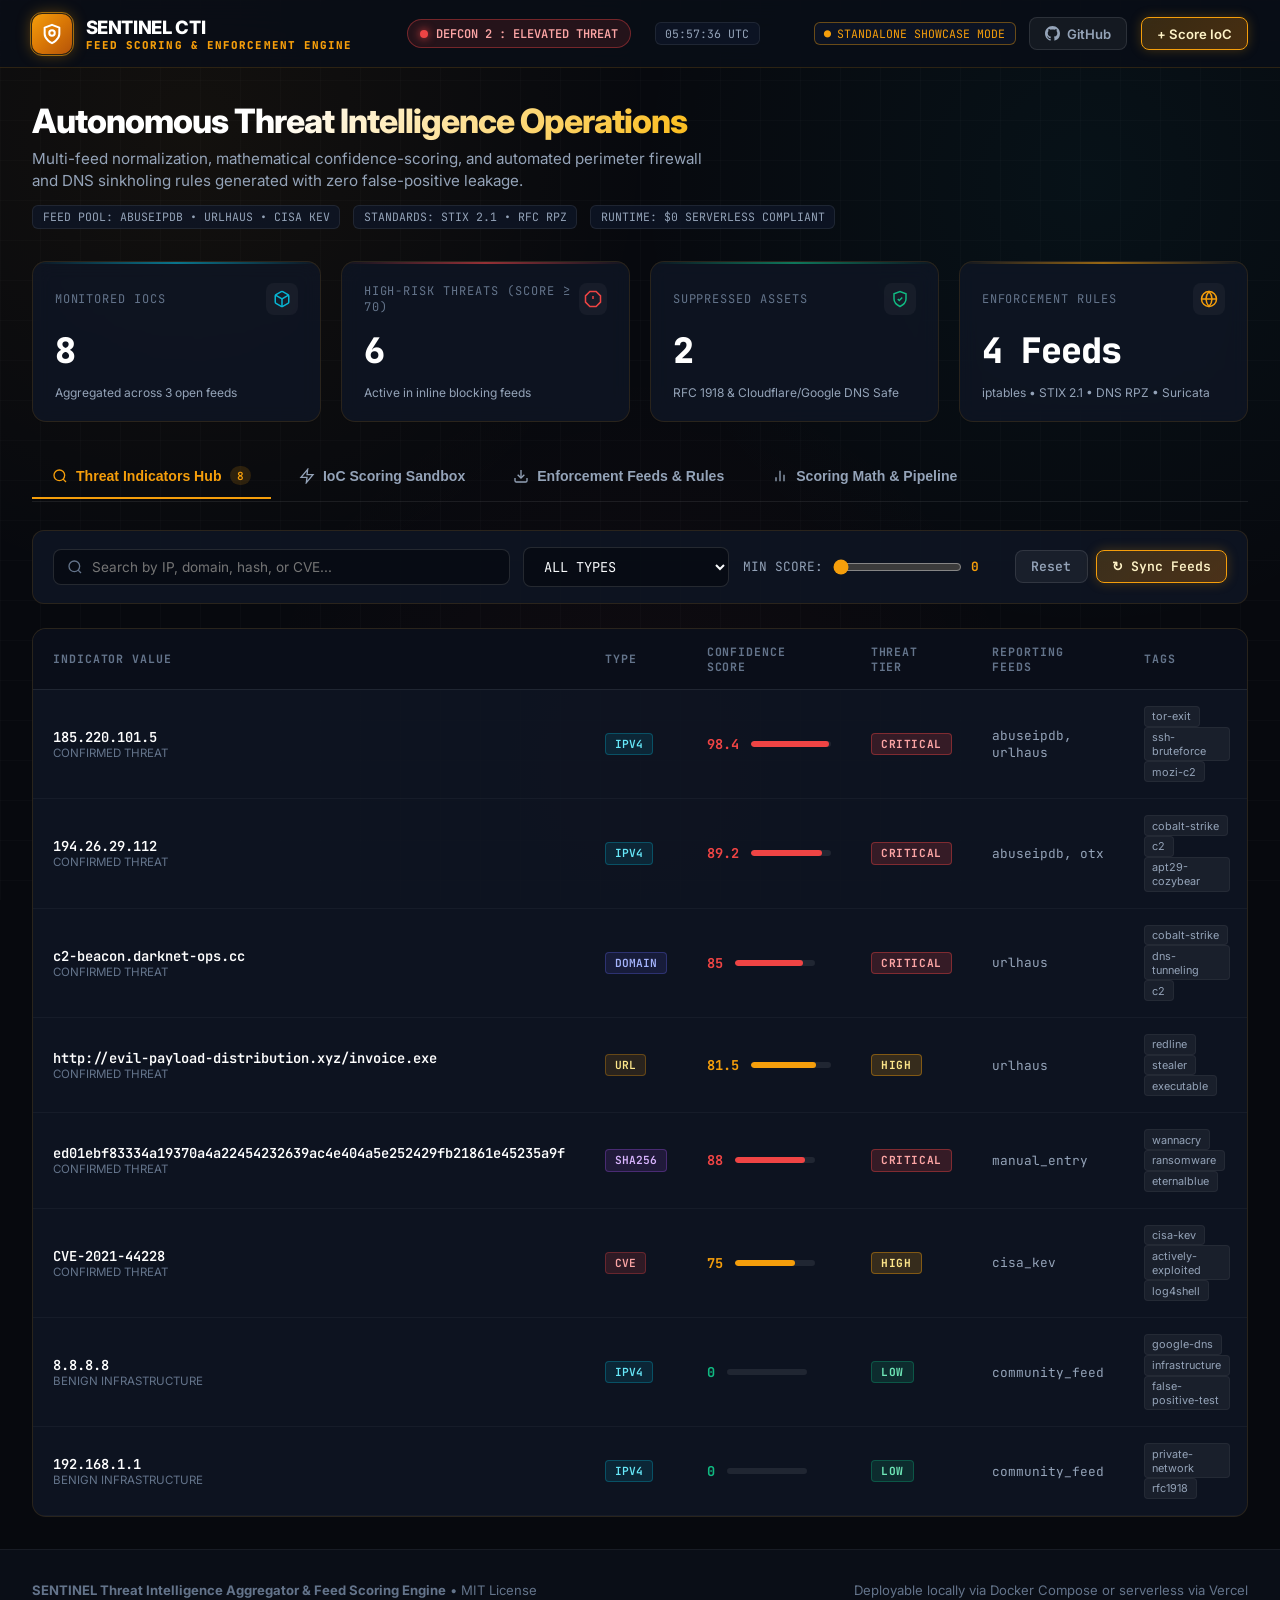
==== commit a240550a: "feat(portal): add MISP and YARA rules previewers to web interface" ====
--- a/web/index.html
+++ b/web/index.html
@@ -399,6 +399,57 @@
           </div>
         </div>
 
+        <!-- Export 8: MISP Threat Sharing Package -->
+        <div class="export-card">
+          <div>
+            <div class="export-top">
+              <div class="export-title">MISP Threat Sharing Event</div>
+              <span class="export-format">misp.json</span>
+            </div>
+            <p class="export-desc">
+              Malware Information Sharing Platform (MISP) standardized JSON event with mapped attributes for community intel exchanges.
+            </p>
+          </div>
+          <div class="export-actions">
+            <button class="nav-btn nav-btn-secondary" onclick="previewExport('misp')">View Preview</button>
+            <button class="nav-btn nav-btn-amber" onclick="downloadExport('misp')">Download .json</button>
+          </div>
+        </div>
+
+        <!-- Export 9: YARA Malicious Hash Ruleset -->
+        <div class="export-card">
+          <div>
+            <div class="export-top">
+              <div class="export-title">YARA Hash Ruleset</div>
+              <span class="export-format">yara.yar</span>
+            </div>
+            <p class="export-desc">
+              Compiled YARA condition rules for endpoint forensics and file scanning targeting detected cryptographic hashes.
+            </p>
+          </div>
+          <div class="export-actions">
+            <button class="nav-btn nav-btn-secondary" onclick="previewExport('yara')">View Preview</button>
+            <button class="nav-btn nav-btn-amber" onclick="downloadExport('yara')">Download .yar</button>
+          </div>
+        </div>
+
+        <!-- Export 10: Tabular CSV / TSV Threat Report -->
+        <div class="export-card">
+          <div>
+            <div class="export-top">
+              <div class="export-title">CSV Threat Report</div>
+              <span class="export-format">indicators.csv</span>
+            </div>
+            <p class="export-desc">
+              Tabular spreadsheet threat summary compatible with Splunk lookup tables, Microsoft Excel, and custom SIEM ingestors.
+            </p>
+          </div>
+          <div class="export-actions">
+            <button class="nav-btn nav-btn-secondary" onclick="previewExport('csv')">View Preview</button>
+            <button class="nav-btn nav-btn-amber" onclick="downloadExport('csv')">Download .csv</button>
+          </div>
+        </div>
+
       </div>
 
       <!-- Export Preview Box -->
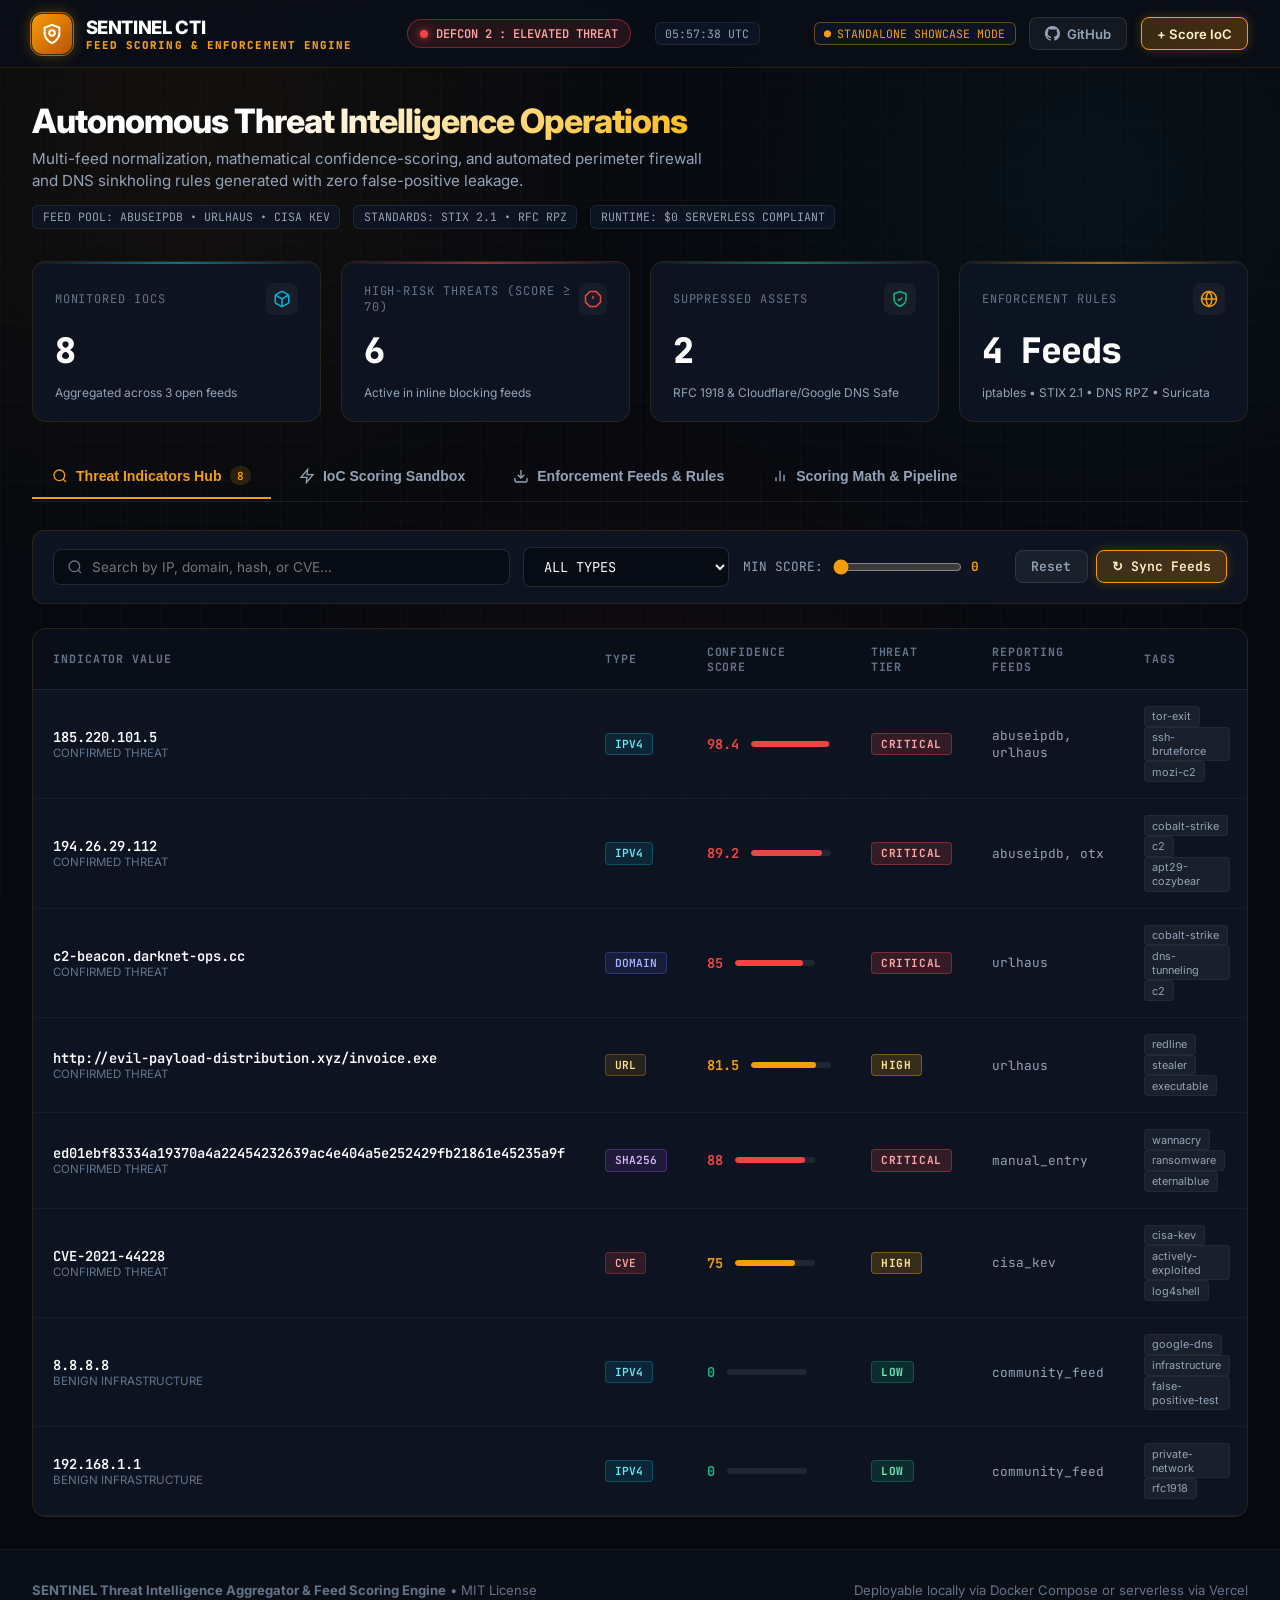
==== commit f08ce0ea: "feat(portal): add Elastic, Wazuh, AWS, and Sigma options to web portal" ====
--- a/web/index.html
+++ b/web/index.html
@@ -450,6 +450,74 @@
           </div>
         </div>
 
+        <!-- Export 11: Elasticsearch / OpenSearch NDJSON -->
+        <div class="export-card">
+          <div>
+            <div class="export-top">
+              <div class="export-title">Elasticsearch Bulk NDJSON</div>
+              <span class="export-format">elastic.ndjson</span>
+            </div>
+            <p class="export-desc">
+              Elastic Common Schema (ECS) formatted newline-delimited JSON for direct Elasticsearch / OpenSearch bulk API ingestion.
+            </p>
+          </div>
+          <div class="export-actions">
+            <button class="nav-btn nav-btn-secondary" onclick="previewExport('elastic')">View Preview</button>
+            <button class="nav-btn nav-btn-amber" onclick="downloadExport('elastic')">Download .ndjson</button>
+          </div>
+        </div>
+
+        <!-- Export 12: Wazuh SIEM Constant Database -->
+        <div class="export-card">
+          <div>
+            <div class="export-top">
+              <div class="export-title">Wazuh SIEM CDB List</div>
+              <span class="export-format">wazuh.cdb</span>
+            </div>
+            <p class="export-desc">
+              Constant Database (CDB) key:value list format for O(1) in-memory rule engine matching on Wazuh Manager.
+            </p>
+          </div>
+          <div class="export-actions">
+            <button class="nav-btn nav-btn-secondary" onclick="previewExport('wazuh')">View Preview</button>
+            <button class="nav-btn nav-btn-amber" onclick="downloadExport('wazuh')">Download .cdb</button>
+          </div>
+        </div>
+
+        <!-- Export 13: AWS Network Firewall -->
+        <div class="export-card">
+          <div>
+            <div class="export-top">
+              <div class="export-title">AWS Network Firewall</div>
+              <span class="export-format">aws-firewall.json</span>
+            </div>
+            <p class="export-desc">
+              Stateful IP drop rule group JSON for direct deployment to AWS Network Firewall VPC endpoints.
+            </p>
+          </div>
+          <div class="export-actions">
+            <button class="nav-btn nav-btn-secondary" onclick="previewExport('aws')">View Preview</button>
+            <button class="nav-btn nav-btn-amber" onclick="downloadExport('aws')">Download .json</button>
+          </div>
+        </div>
+
+        <!-- Export 14: Sigma Generic Detection Rules -->
+        <div class="export-card">
+          <div>
+            <div class="export-top">
+              <div class="export-title">Sigma Generic SIEM Rule</div>
+              <span class="export-format">sigma.yml</span>
+            </div>
+            <p class="export-desc">
+              Vendor-neutral Sigma YAML rule detecting network connections to confirmed malicious IPs and C2 domains.
+            </p>
+          </div>
+          <div class="export-actions">
+            <button class="nav-btn nav-btn-secondary" onclick="previewExport('sigma')">View Preview</button>
+            <button class="nav-btn nav-btn-amber" onclick="downloadExport('sigma')">Download .yml</button>
+          </div>
+        </div>
+
       </div>
 
       <!-- Export Preview Box -->
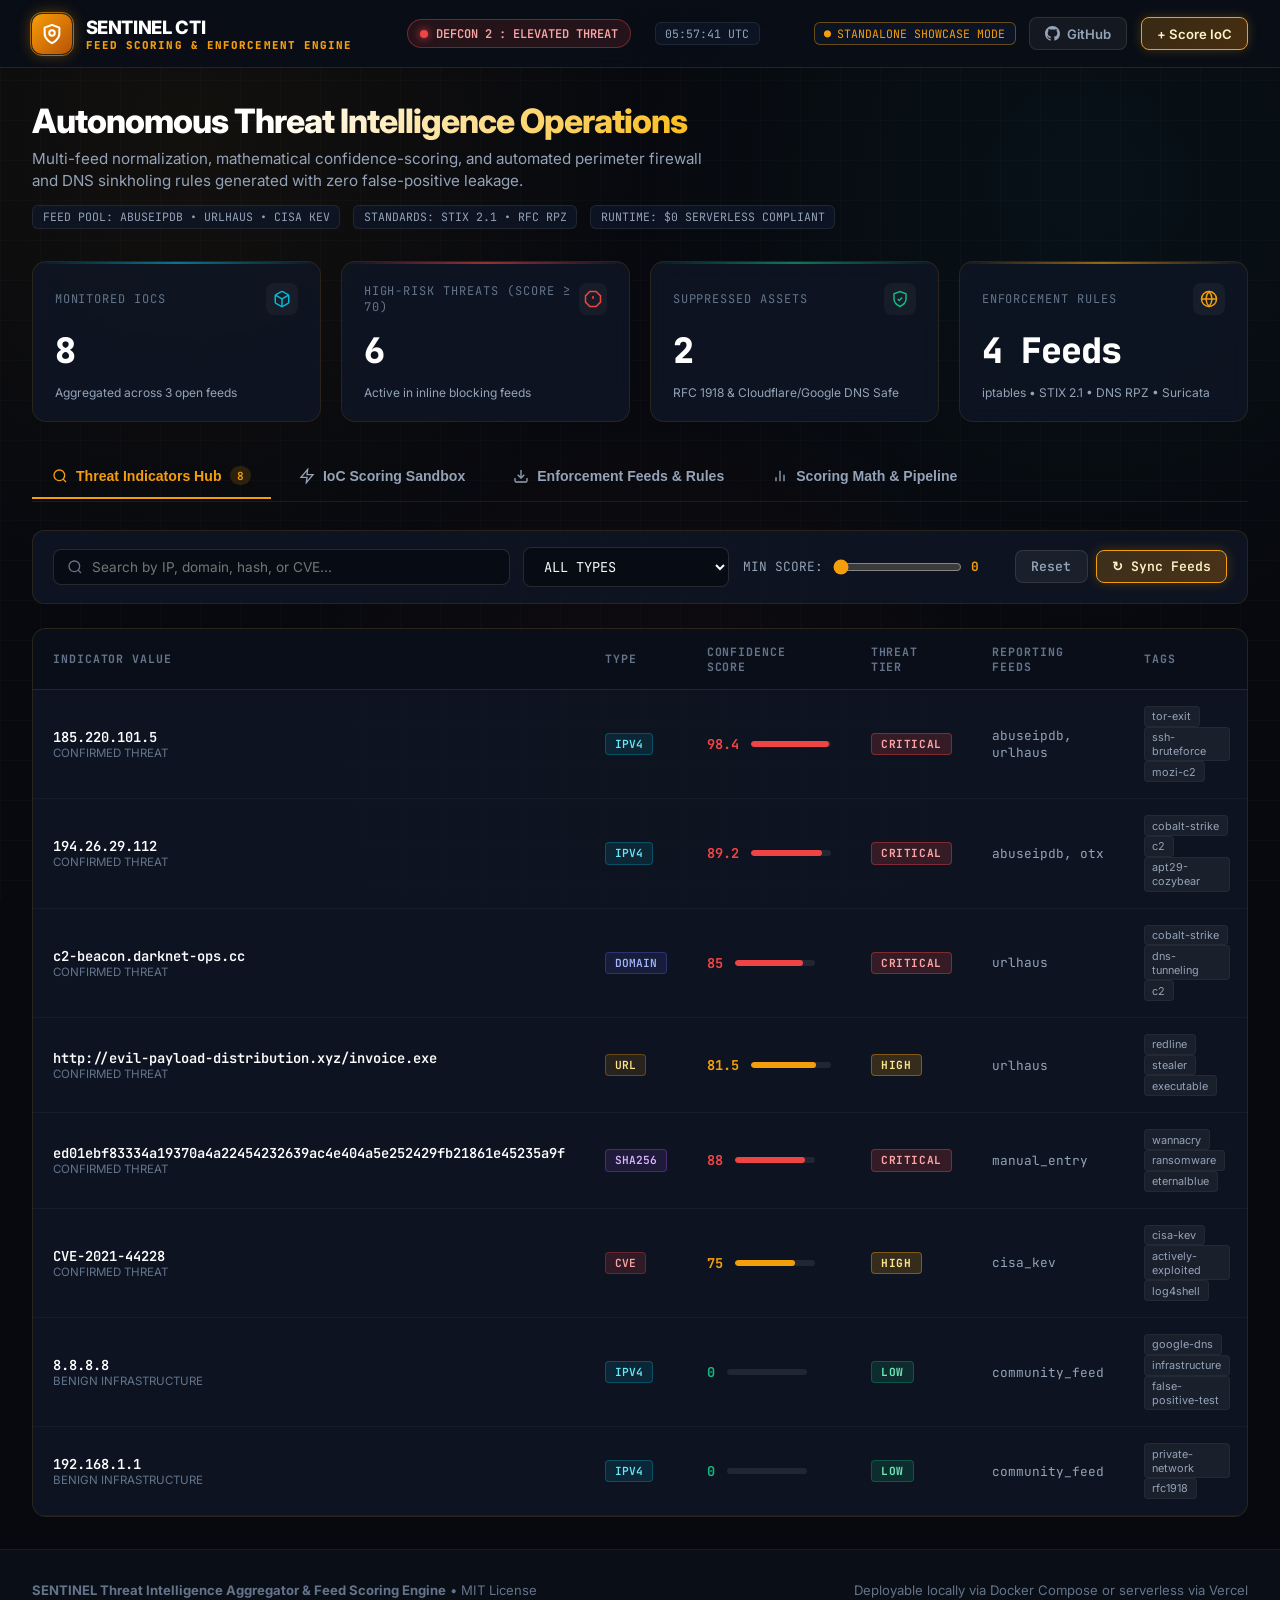
==== commit 4d3b54d9: "feat(portal): add Splunk, Tanium, Palo Alto EDL, and Snort 3 options to portal" ====
--- a/web/index.html
+++ b/web/index.html
@@ -518,6 +518,74 @@
           </div>
         </div>
 
+        <!-- Export 15: Splunk ES Threat Intel Lookup -->
+        <div class="export-card">
+          <div>
+            <div class="export-top">
+              <div class="export-title">Splunk ES Lookup Table</div>
+              <span class="export-format">splunk.csv</span>
+            </div>
+            <p class="export-desc">
+              Standardized Splunk Enterprise Security threat intelligence framework lookup table with confidence weights.
+            </p>
+          </div>
+          <div class="export-actions">
+            <button class="nav-btn nav-btn-secondary" onclick="previewExport('splunk')">View Preview</button>
+            <button class="nav-btn nav-btn-amber" onclick="downloadExport('splunk')">Download .csv</button>
+          </div>
+        </div>
+
+        <!-- Export 16: Tanium Threat Response -->
+        <div class="export-card">
+          <div>
+            <div class="export-top">
+              <div class="export-title">Tanium Threat Response</div>
+              <span class="export-format">tanium.json</span>
+            </div>
+            <p class="export-desc">
+              Tanium Threat Response OpenIOC package format for continuous automated endpoint hunting and detection.
+            </p>
+          </div>
+          <div class="export-actions">
+            <button class="nav-btn nav-btn-secondary" onclick="previewExport('tanium')">View Preview</button>
+            <button class="nav-btn nav-btn-amber" onclick="downloadExport('tanium')">Download .json</button>
+          </div>
+        </div>
+
+        <!-- Export 17: Palo Alto Networks PAN-OS EDL -->
+        <div class="export-card">
+          <div>
+            <div class="export-top">
+              <div class="export-title">Palo Alto Networks EDL</div>
+              <span class="export-format">palo-alto-edl.txt</span>
+            </div>
+            <p class="export-desc">
+              External Dynamic List for PAN-OS firewalls supporting automated IP and domain perimeter block enforcement.
+            </p>
+          </div>
+          <div class="export-actions">
+            <button class="nav-btn nav-btn-secondary" onclick="previewExport('palo-alto-edl')">View Preview</button>
+            <button class="nav-btn nav-btn-amber" onclick="downloadExport('palo-alto-edl')">Download .txt</button>
+          </div>
+        </div>
+
+        <!-- Export 18: Snort 3 Modern IPS Ruleset -->
+        <div class="export-card">
+          <div>
+            <div class="export-top">
+              <div class="export-title">Snort 3 Modern IPS Rules</div>
+              <span class="export-format">snort3.rules</span>
+            </div>
+            <p class="export-desc">
+              Modern Snort 3 IPS Lua syntax rule definitions with reject and alert actions for C2 containment.
+            </p>
+          </div>
+          <div class="export-actions">
+            <button class="nav-btn nav-btn-secondary" onclick="previewExport('snort3')">View Preview</button>
+            <button class="nav-btn nav-btn-amber" onclick="downloadExport('snort3')">Download .rules</button>
+          </div>
+        </div>
+
       </div>
 
       <!-- Export Preview Box -->
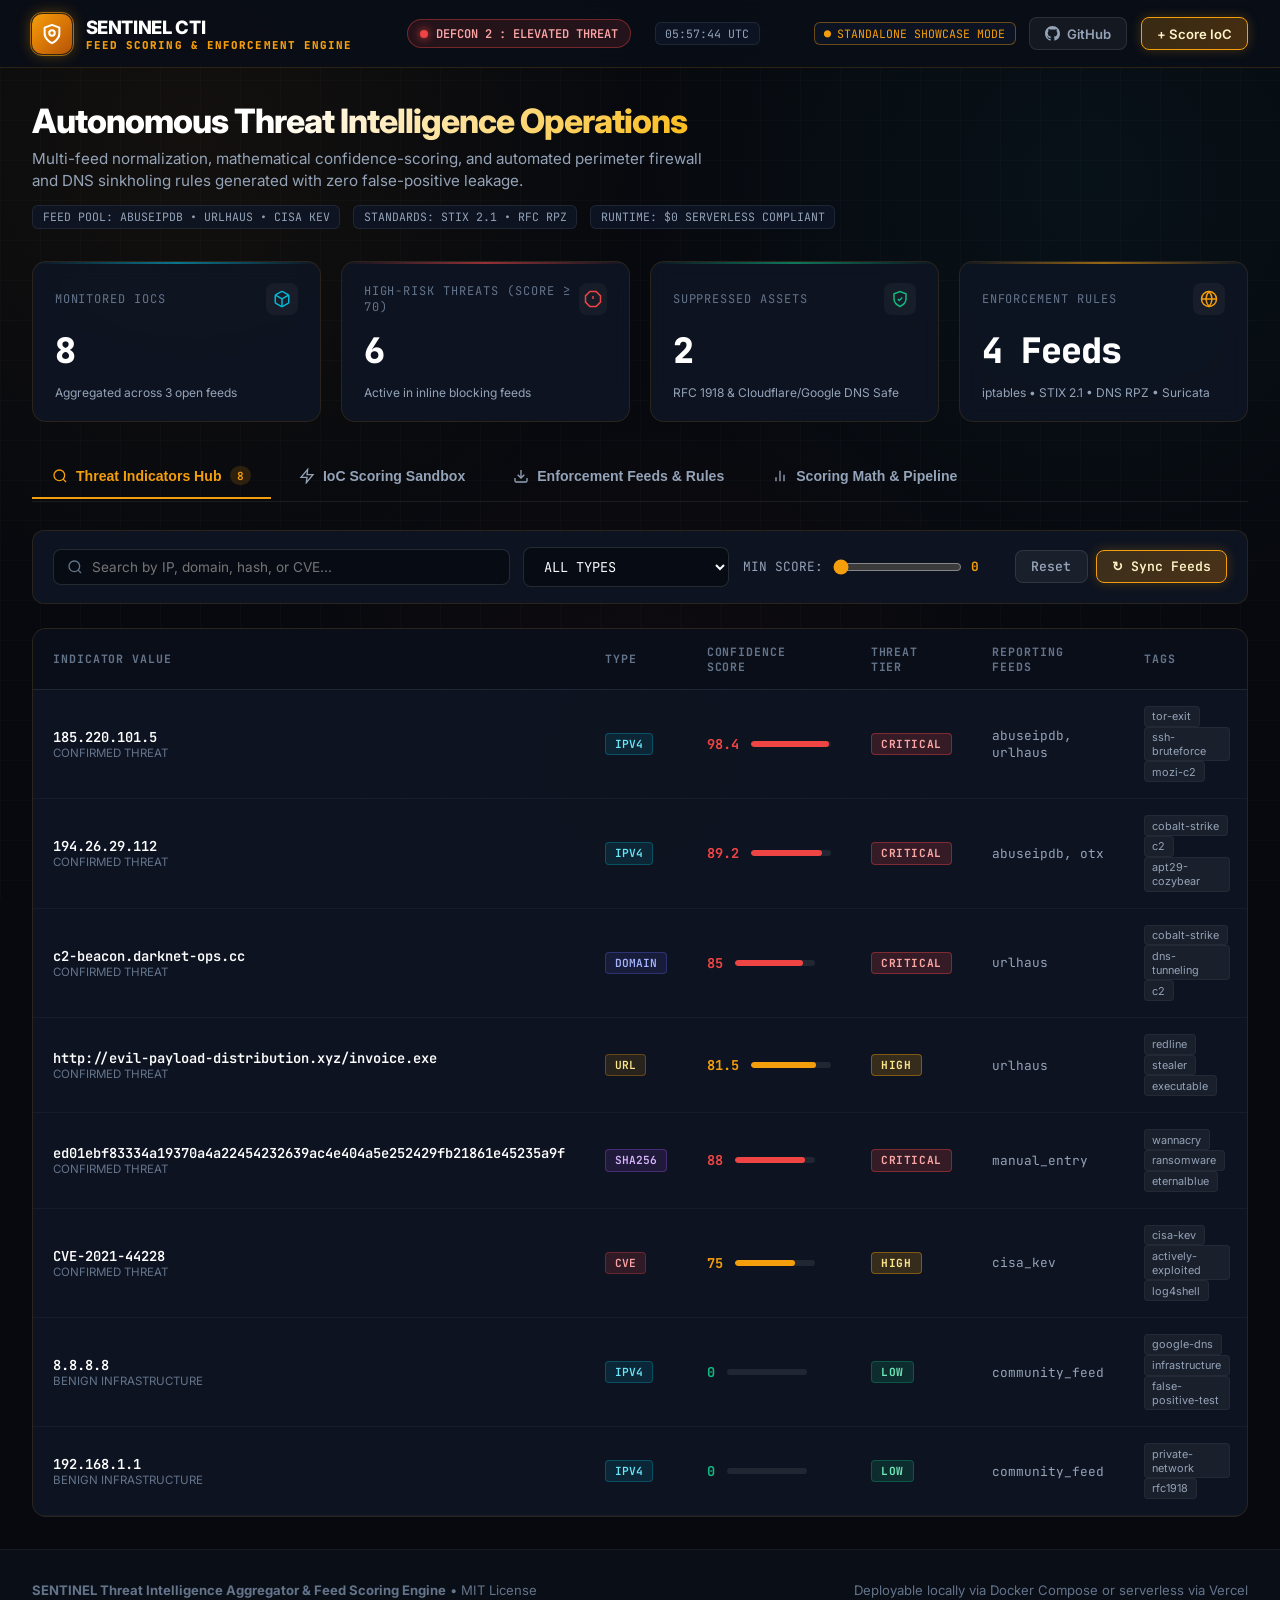
==== commit 68bd58a0: "feat(portal): add Cisco Firepower, Juniper SRX, and Kubernetes cards to UI" ====
--- a/web/index.html
+++ b/web/index.html
@@ -586,6 +586,57 @@
           </div>
         </div>
 
+        <!-- Export 19: Cisco Firepower FMC Objects -->
+        <div class="export-card">
+          <div>
+            <div class="export-top">
+              <div class="export-title">Cisco Firepower FMC</div>
+              <span class="export-format">cisco-firepower.json</span>
+            </div>
+            <p class="export-desc">
+              Cisco Firepower Management Center (FMC) REST API host and network object payload for bulk deployment.
+            </p>
+          </div>
+          <div class="export-actions">
+            <button class="nav-btn nav-btn-secondary" onclick="previewExport('cisco')">View Preview</button>
+            <button class="nav-btn nav-btn-amber" onclick="downloadExport('cisco')">Download .json</button>
+          </div>
+        </div>
+
+        <!-- Export 20: Juniper Junos SRX Address Book -->
+        <div class="export-card">
+          <div>
+            <div class="export-top">
+              <div class="export-title">Juniper Junos SRX</div>
+              <span class="export-format">juniper-srx.set</span>
+            </div>
+            <p class="export-desc">
+              Junos SRX set commands defining untrusted perimeter address-book objects and automated drop sets.
+            </p>
+          </div>
+          <div class="export-actions">
+            <button class="nav-btn nav-btn-secondary" onclick="previewExport('juniper')">View Preview</button>
+            <button class="nav-btn nav-btn-amber" onclick="downloadExport('juniper')">Download .set</button>
+          </div>
+        </div>
+
+        <!-- Export 21: Kubernetes NetworkPolicy -->
+        <div class="export-card">
+          <div>
+            <div class="export-top">
+              <div class="export-title">Kubernetes NetworkPolicy</div>
+              <span class="export-format">k8s-policy.yaml</span>
+            </div>
+            <p class="export-desc">
+              Cloud-native Kubernetes NetworkPolicy manifest with except CIDRs denying egress to threat endpoints.
+            </p>
+          </div>
+          <div class="export-actions">
+            <button class="nav-btn nav-btn-secondary" onclick="previewExport('k8s')">View Preview</button>
+            <button class="nav-btn nav-btn-amber" onclick="downloadExport('k8s')">Download .yaml</button>
+          </div>
+        </div>
+
       </div>
 
       <!-- Export Preview Box -->
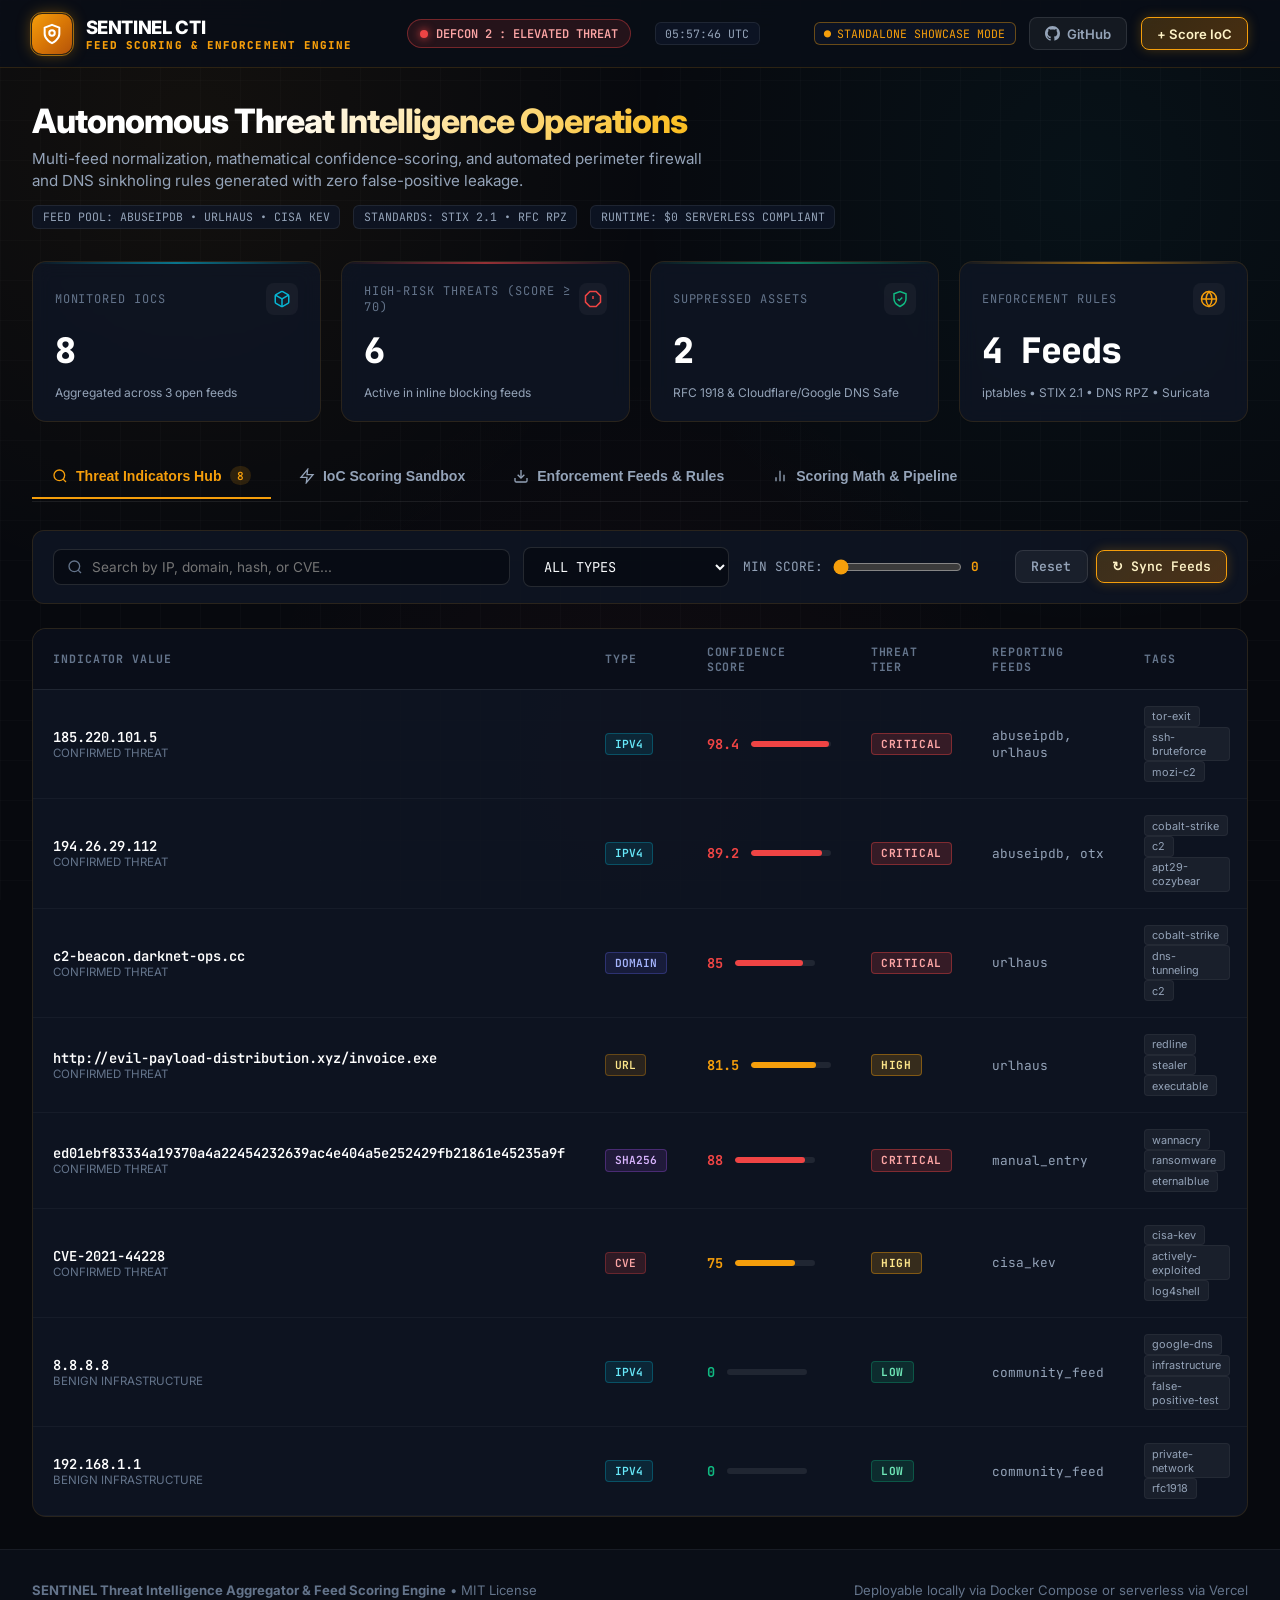
==== commit be6c2679: "feat(web): add Istio, Cilium, and Okta Zero Trust export cards to web portal" ====
--- a/web/index.html
+++ b/web/index.html
@@ -637,6 +637,57 @@
           </div>
         </div>
 
+        <!-- Export 22: Istio Service Mesh AuthorizationPolicy -->
+        <div class="export-card">
+          <div>
+            <div class="export-top">
+              <div class="export-title">Istio Service Mesh</div>
+              <span class="export-format">istio-policy.yaml</span>
+            </div>
+            <p class="export-desc">
+              Istio Service Mesh AuthorizationPolicy DENY manifest restricting service egress to threat IPs.
+            </p>
+          </div>
+          <div class="export-actions">
+            <button class="nav-btn nav-btn-secondary" onclick="previewExport('istio')">View Preview</button>
+            <button class="nav-btn nav-btn-amber" onclick="downloadExport('istio')">Download .yaml</button>
+          </div>
+        </div>
+
+        <!-- Export 23: Cilium eBPF NetworkPolicy -->
+        <div class="export-card">
+          <div>
+            <div class="export-top">
+              <div class="export-title">Cilium eBPF Policy</div>
+              <span class="export-format">cilium-policy.yaml</span>
+            </div>
+            <p class="export-desc">
+              eBPF line-rate egress denial policy for Cilium CNI targeting threat CIDRs and FQDNs.
+            </p>
+          </div>
+          <div class="export-actions">
+            <button class="nav-btn nav-btn-secondary" onclick="previewExport('cilium')">View Preview</button>
+            <button class="nav-btn nav-btn-amber" onclick="downloadExport('cilium')">Download .yaml</button>
+          </div>
+        </div>
+
+        <!-- Export 24: Okta Identity Network Zone -->
+        <div class="export-card">
+          <div>
+            <div class="export-top">
+              <div class="export-title">Okta Identity Zone</div>
+              <span class="export-format">okta-zone.json</span>
+            </div>
+            <p class="export-desc">
+              Okta Identity Cloud Network Zone IP blocklist payload restricting unauthorized identity access.
+            </p>
+          </div>
+          <div class="export-actions">
+            <button class="nav-btn nav-btn-secondary" onclick="previewExport('okta')">View Preview</button>
+            <button class="nav-btn nav-btn-amber" onclick="downloadExport('okta')">Download .json</button>
+          </div>
+        </div>
+
       </div>
 
       <!-- Export Preview Box -->
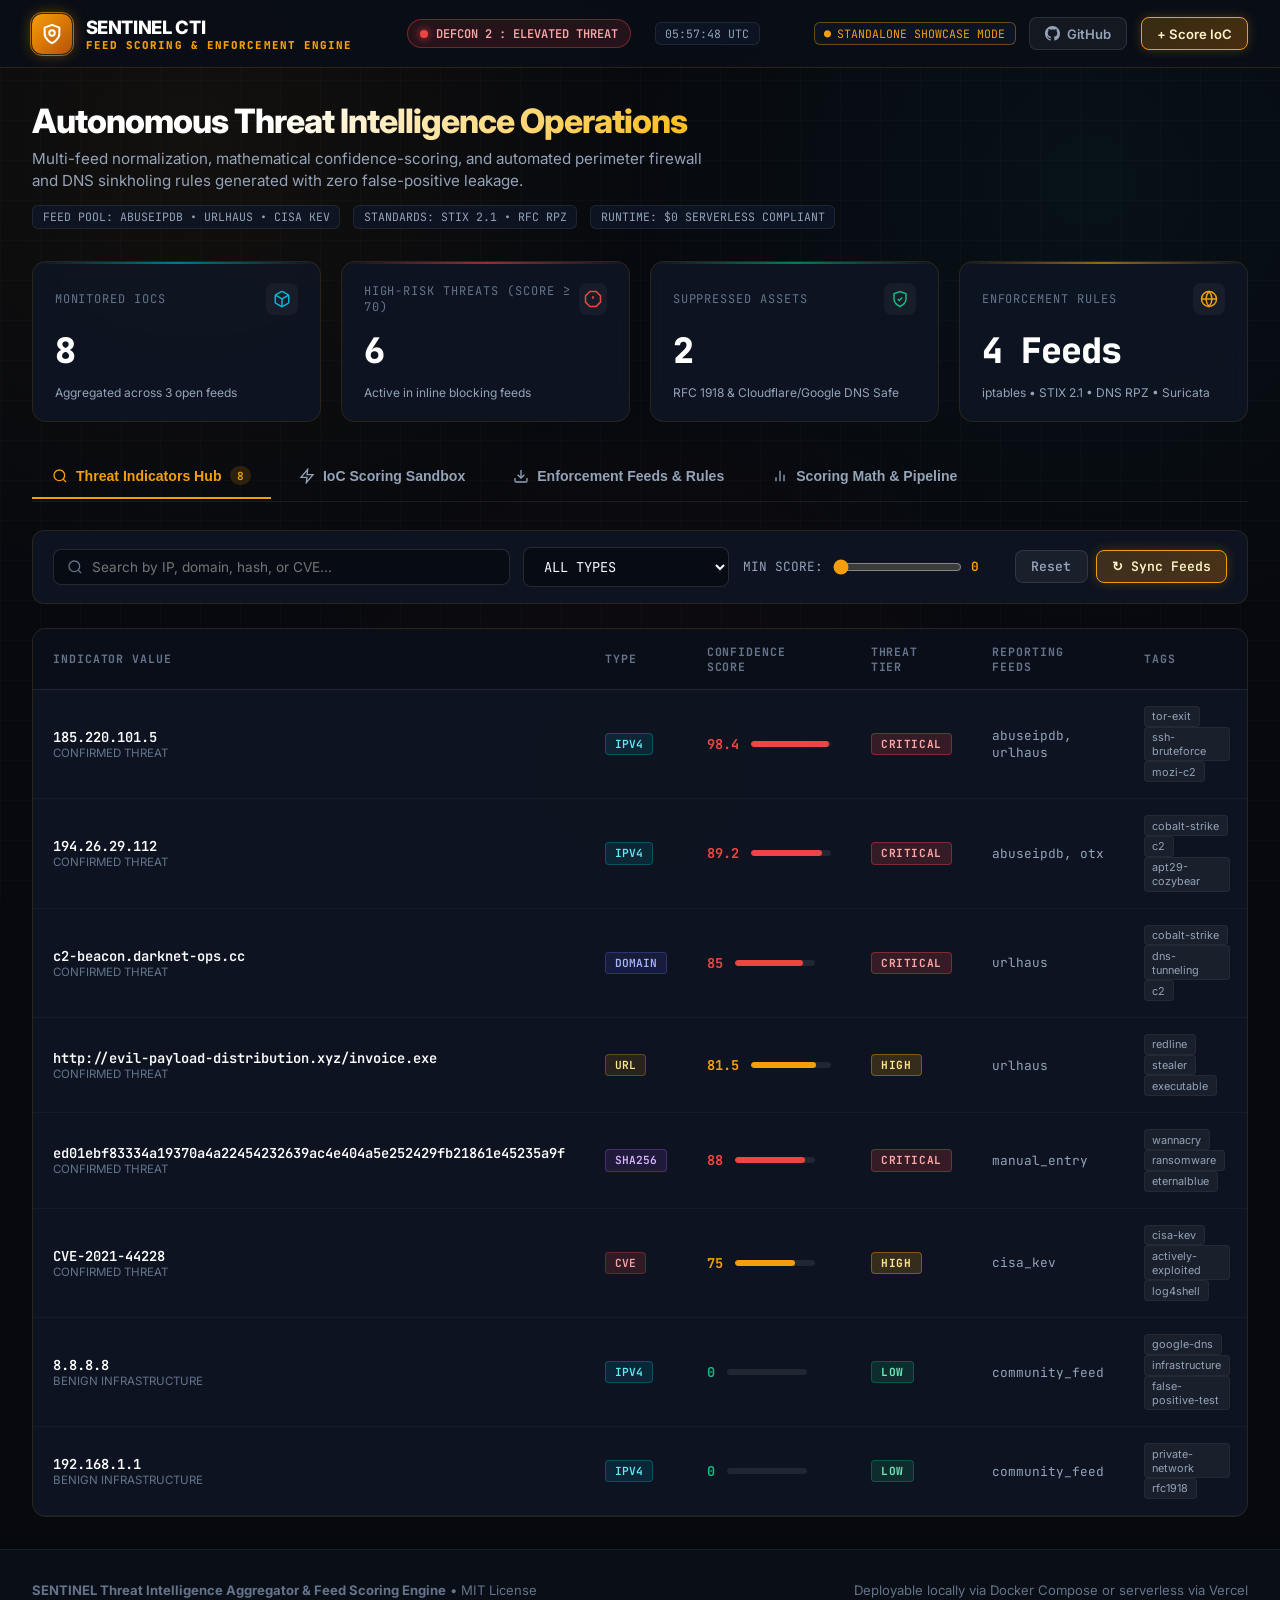
==== commit 11311ad1: "feat(web): add Netskope, Zscaler ZIA, Cloud Armor, and Calico cards to web portal" ====
--- a/web/index.html
+++ b/web/index.html
@@ -1,803 +1,803 @@
-<!DOCTYPE html>
-<html lang="en">
-<head>
-  <meta charset="UTF-8">
-  <meta name="viewport" content="width=device-width, initial-scale=1.0">
-  <title>SENTINEL CTI | Automated Threat Intelligence & Feed Scoring Engine</title>
-  <meta name="description" content="Production-grade Cyber Threat Intelligence (CTI) Aggregation, Normalization, Confidence Scoring, and Automated Enforcement Hub.">
-  <link rel="stylesheet" href="styles.css">
-  <link rel="icon" href="data:image/svg+xml,<svg xmlns='http://www.w3.org/2000/svg' viewBox='0 0 24 24' fill='%23f59e0b'><path d='M12 2L1 21h22L12 2zm0 3.8L20.1 19H3.9L12 5.8zM11 10v4h2v-4h-2zm0 6v2h2v-2h-2z'/></svg>">
-</head>
-<body>
-
-  <!-- Top Navigation Bar -->
-  <nav class="navbar">
-    <div class="nav-container">
-      <a href="#" class="brand-wrapper">
-        <div class="brand-icon">
-          <svg width="22" height="22" viewBox="0 0 24 24" fill="none" stroke="#ffffff" stroke-width="2.2" stroke-linecap="round" stroke-linejoin="round">
-            <path d="M12 22s8-4 8-10V5l-8-3-8 3v7c0 6 8 10 8 10z"></path>
-            <circle cx="12" cy="11" r="3"></circle>
-          </svg>
-        </div>
-        <div class="brand-title">
-          SENTINEL CTI
-          <span class="brand-sub">FEED SCORING & ENFORCEMENT ENGINE</span>
-        </div>
-      </a>
-
-      <!-- Center Telemetry: DEFCON & Clock -->
-      <div class="nav-telemetry">
-        <div class="defcon-pill">
-          <div class="defcon-pulse"></div>
-          <span>DEFCON 2 : ELEVATED THREAT</span>
-        </div>
-        <div class="sys-chip font-mono">
-          <span id="utc-clock">--:--:-- UTC</span>
-        </div>
-      </div>
-
-      <!-- Right Action Links -->
-      <div class="nav-links">
-        <div class="sys-chip active font-mono" id="api-status-badge">
-          <span class="status-dot">●</span>
-          <span id="backend-label">PROBING API...</span>
-        </div>
-        <a href="https://github.com/ravishkarathnayaka/Automated-Threat-Intelligence-Aggregator-Feed-Scoring-Engine" target="_blank" class="nav-btn nav-btn-secondary">
-          <svg width="15" height="15" viewBox="0 0 24 24" fill="currentColor"><path d="M12 0C5.37 0 0 5.37 0 12c0 5.31 3.435 9.795 8.205 11.385.6.105.825-.255.825-.57 0-.285-.015-1.23-.015-2.235-3.015.555-3.795-.735-4.035-1.41-.135-.345-.72-1.41-1.23-1.695-.42-.225-1.02-.78-.015-.795.945-.015 1.62.87 1.845 1.23 1.08 1.815 2.805 1.305 3.495.99.105-.78.42-1.305.765-1.605-2.67-.3-5.46-1.335-5.46-5.925 0-1.305.465-2.385 1.23-3.225-.12-.3-.54-1.53.12-3.18 0 0 1.005-.315 3.3 1.23.96-.27 1.98-.405 3-.405s2.04.135 3 .405c2.295-1.56 3.3-1.23 3.3-1.23.66 1.65.24 2.88.12 3.18.765.84 1.23 1.905 1.23 3.225 0 4.605-2.805 5.625-5.475 5.925.435.375.81 1.095.81 2.22 0 1.605-.015 2.895-.015 3.3 0 .315.225.69.825.57A12.02 12.02 0 0024 12c0-6.63-5.37-12-12-12z"/></svg>
-          GitHub
-        </a>
-        <a href="#sandbox" class="nav-btn nav-btn-amber" onclick="switchTab('sandbox')">
-          + Score IoC
-        </a>
-      </div>
-    </div>
-  </nav>
-
-  <!-- Main Container -->
-  <main class="main-container">
-    
-    <!-- Hero Header Area -->
-    <header class="hero-header">
-      <div class="hero-title-area">
-        <h1>Autonomous Threat Intelligence Operations</h1>
-        <p>
-          Multi-feed normalization, mathematical confidence-scoring, and automated perimeter firewall and DNS sinkholing rules generated with zero false-positive leakage.
-        </p>
-        <div class="live-badge-row">
-          <span class="sys-chip font-mono">FEED POOL: ABUSEIPDB • URLHAUS • CISA KEV</span>
-          <span class="sys-chip font-mono">STANDARDS: STIX 2.1 • RFC RPZ</span>
-          <span class="sys-chip font-mono">RUNTIME: $0 SERVERLESS COMPLIANT</span>
-        </div>
-      </div>
-    </header>
-
-    <!-- Stat Metric Grid -->
-    <section class="stat-grid">
-      <div class="stat-card" style="--card-accent: #06b6d4; --card-glow: rgba(6, 182, 212, 0.25);">
-        <div class="stat-header">
-          <span class="stat-label">Monitored IoCs</span>
-          <div class="stat-icon">
-            <svg width="18" height="18" viewBox="0 0 24 24" fill="none" stroke="#06b6d4" stroke-width="2"><path d="M21 16V8a2 2 0 0 0-1-1.73l-7-4a2 2 0 0 0-2 0l-7 4A2 2 0 0 0 3 8v8a2 2 0 0 0 1 1.73l7 4a2 2 0 0 0 2 0l7-4A2 2 0 0 0 21 16z"></path><polyline points="3.27 6.96 12 12.01 20.73 6.96"></polyline><line x1="12" y1="22.08" x2="12" y2="12"></line></svg>
-          </div>
-        </div>
-        <div class="stat-value" id="stat-total-iocs">--</div>
-        <div class="stat-footer">
-          <span id="stat-breakdown-badges">Aggregated across 3 open feeds</span>
-        </div>
-      </div>
-
-      <div class="stat-card" style="--card-accent: #ef4444; --card-glow: rgba(239, 68, 68, 0.25);">
-        <div class="stat-header">
-          <span class="stat-label">High-Risk Threats (Score &ge; 70)</span>
-          <div class="stat-icon">
-            <svg width="18" height="18" viewBox="0 0 24 24" fill="none" stroke="#ef4444" stroke-width="2"><polygon points="7.86 2 16.14 2 22 7.86 22 16.14 16.14 22 7.86 22 2 16.14 2 7.86 7.86 2"></polygon><line x1="12" y1="8" x2="12" y2="12"></line><line x1="12" y1="16" x2="12.01" y2="16"></line></svg>
-          </div>
-        </div>
-        <div class="stat-value" id="stat-high-threats">--</div>
-        <div class="stat-footer">
-          <span>Active in inline blocking feeds</span>
-        </div>
-      </div>
-
-      <div class="stat-card" style="--card-accent: #10b981; --card-glow: rgba(16, 185, 129, 0.25);">
-        <div class="stat-header">
-          <span class="stat-label">Suppressed Assets</span>
-          <div class="stat-icon">
-            <svg width="18" height="18" viewBox="0 0 24 24" fill="none" stroke="#10b981" stroke-width="2"><path d="M12 22s8-4 8-10V5l-8-3-8 3v7c0 6 8 10 8 10z"></path><polyline points="9 12 11 14 15 10"></polyline></svg>
-          </div>
-        </div>
-        <div class="stat-value" id="stat-whitelisted">--</div>
-        <div class="stat-footer">
-          <span>RFC 1918 & Cloudflare/Google DNS Safe</span>
-        </div>
-      </div>
-
-      <div class="stat-card" style="--card-accent: #f59e0b; --card-glow: rgba(245, 158, 11, 0.25);">
-        <div class="stat-header">
-          <span class="stat-label">Enforcement Rules</span>
-          <div class="stat-icon">
-            <svg width="18" height="18" viewBox="0 0 24 24" fill="none" stroke="#f59e0b" stroke-width="2"><circle cx="12" cy="12" r="10"></circle><line x1="2" y1="12" x2="22" y2="12"></line><path d="M12 2a15.3 15.3 0 0 1 4 10 15.3 15.3 0 0 1-4 10 15.3 15.3 0 0 1-4-10 15.3 15.3 0 0 1 4-10z"></path></svg>
-          </div>
-        </div>
-        <div class="stat-value" id="stat-enforcement">4 Feeds</div>
-        <div class="stat-footer">
-          <span>iptables • STIX 2.1 • DNS RPZ • Suricata</span>
-        </div>
-      </div>
-    </section>
-
-    <!-- Navigation Tabs -->
-    <div class="tabs-bar">
-      <button class="tab-btn active" onclick="switchTab('explorer')" id="tab-btn-explorer">
-        <svg width="16" height="16" viewBox="0 0 24 24" fill="none" stroke="currentColor" stroke-width="2"><circle cx="11" cy="11" r="8"></circle><line x1="21" y1="21" x2="16.65" y2="16.65"></line></svg>
-        Threat Indicators Hub
-        <span class="tab-badge" id="badge-ioc-count">0</span>
-      </button>
-      <button class="tab-btn" onclick="switchTab('sandbox')" id="tab-btn-sandbox">
-        <svg width="16" height="16" viewBox="0 0 24 24" fill="none" stroke="currentColor" stroke-width="2"><polygon points="13 2 3 14 12 14 11 22 21 10 12 10 13 2"></polygon></svg>
-        IoC Scoring Sandbox
-      </button>
-      <button class="tab-btn" onclick="switchTab('exports')" id="tab-btn-exports">
-        <svg width="16" height="16" viewBox="0 0 24 24" fill="none" stroke="currentColor" stroke-width="2"><path d="M21 15v4a2 2 0 0 1-2 2H5a2 2 0 0 1-2-2v-4"></path><polyline points="7 10 12 15 17 10"></polyline><line x1="12" y1="15" x2="12" y2="3"></line></svg>
-        Enforcement Feeds & Rules
-      </button>
-      <button class="tab-btn" onclick="switchTab('architecture')" id="tab-btn-architecture">
-        <svg width="16" height="16" viewBox="0 0 24 24" fill="none" stroke="currentColor" stroke-width="2"><line x1="18" y1="20" x2="18" y2="10"></line><line x1="12" y1="20" x2="12" y2="4"></line><line x1="6" y1="20" x2="6" y2="14"></line></svg>
-        Scoring Math & Pipeline
-      </button>
-    </div>
-
-    <!-- TAB 1: THREAT INDICATORS HUB -->
-    <div id="panel-explorer" class="tab-panel active">
-      <div class="filter-bar">
-        <div class="filter-group">
-          <div class="search-input-wrapper">
-            <svg class="search-icon" width="16" height="16" viewBox="0 0 24 24" fill="none" stroke="currentColor" stroke-width="2"><circle cx="11" cy="11" r="8"></circle><line x1="21" y1="21" x2="16.65" y2="16.65"></line></svg>
-            <input type="text" id="filter-search" class="cyber-input" placeholder="Search by IP, domain, hash, or CVE..." oninput="applyFilters()">
-          </div>
-
-          <select id="filter-type" class="cyber-select font-mono" onchange="applyFilters()">
-            <option value="all">ALL TYPES</option>
-            <option value="ipv4">IPv4 ADDRESSES</option>
-            <option value="ipv6">IPv6 ADDRESSES</option>
-            <option value="domain">DOMAINS</option>
-            <option value="url">URLs</option>
-            <option value="sha256">SHA-256 HASHES</option>
-            <option value="md5">MD5 HASHES</option>
-            <option value="cve">CVE VULNERABILITIES</option>
-          </select>
-
-          <div class="score-slider-box">
-            <span>MIN SCORE:</span>
-            <input type="range" id="filter-min-score" min="0" max="100" value="0" step="5" oninput="updateScoreFilter(this.value)">
-            <span id="score-slider-val" style="color: var(--amber-primary); font-weight: bold; width: 28px;">0</span>
-          </div>
-        </div>
-
-        <div style="display: flex; gap: 0.5rem; align-items: center;">
-          <button class="nav-btn nav-btn-secondary font-mono" onclick="resetFilters()">Reset</button>
-          <button class="nav-btn nav-btn-amber font-mono" onclick="triggerFeedRefresh()">↻ Sync Feeds</button>
-        </div>
-      </div>
-
-      <!-- Indicators Table -->
-      <div class="table-card">
-        <div class="table-responsive">
-          <table class="ioc-table">
-            <thead>
-              <tr>
-                <th>Indicator Value</th>
-                <th>Type</th>
-                <th>Confidence Score</th>
-                <th>Threat Tier</th>
-                <th>Reporting Feeds</th>
-                <th>Tags</th>
-                <th style="text-align: right;">Action</th>
-              </tr>
-            </thead>
-            <tbody id="indicators-tbody">
-              <!-- Rendered via JavaScript -->
-            </tbody>
-          </table>
-        </div>
-      </div>
-    </div>
-
-    <!-- TAB 2: IOC SCORING SANDBOX -->
-    <div id="panel-sandbox" class="tab-panel">
-      <div class="sandbox-grid">
-        <div class="panel-card">
-          <h3>⚡ IoC Ingestion & Multi-Factor Scoring Sandbox</h3>
-          <p style="color: var(--text-secondary); font-size: 0.85rem; margin-bottom: 1.5rem;">
-            Test any raw or defanged indicator (e.g. <code>hxxps://malware[.]site/bin</code>, <code>185[.]220[.]101[.]5</code>, or benign <code>8.8.8.8</code>). Observe automated refanging, false-positive suppression, cross-confirmation multipliers, and exponential time decay.
-          </p>
-
-          <form id="sandbox-form" onsubmit="handleSandboxSubmit(event)">
-            <div class="form-group">
-              <label>Indicator Value (Raw or Defanged)</label>
-              <input type="text" id="sb-input-value" class="cyber-input font-mono" placeholder="e.g. 194[.]26[.]29[.]112 or hxxp://evil[.]cc/gate" required value="194[.]26[.]29[.]112">
-            </div>
-
-            <div class="form-group">
-              <label>Simulated Reporting Feed(s)</label>
-              <div style="display: grid; grid-template-columns: 1fr 1fr; gap: 0.5rem; font-size: 0.8rem;" class="font-mono">
-                <label style="display: flex; align-items: center; gap: 0.4rem; color: #fff;">
-                  <input type="checkbox" id="sb-feed-cisa" value="cisa_kev"> CISA KEV (1.00)
-                </label>
-                <label style="display: flex; align-items: center; gap: 0.4rem; color: #fff;">
-                  <input type="checkbox" id="sb-feed-abuse" value="abuseipdb" checked> AbuseIPDB (0.85)
-                </label>
-                <label style="display: flex; align-items: center; gap: 0.4rem; color: #fff;">
-                  <input type="checkbox" id="sb-feed-urlhaus" value="urlhaus" checked> URLhaus (0.85)
-                </label>
-                <label style="display: flex; align-items: center; gap: 0.4rem; color: #fff;">
-                  <input type="checkbox" id="sb-feed-otx" value="otx"> AlienVault OTX (0.75)
-                </label>
-              </div>
-            </div>
-
-            <div class="form-group">
-              <label>Days Elapsed Since Observation (Decay Testing)</label>
-              <input type="number" id="sb-days-old" class="cyber-input font-mono" value="1" min="0" max="90">
-            </div>
-
-            <div class="form-group">
-              <label>Enrichment Simulated Verdict</label>
-              <select id="sb-enrichment-level" class="cyber-select font-mono" style="width: 100%;">
-                <option value="high">High Positive (VT: 45 engines, OTX: 8 pulses) [+18 pts]</option>
-                <option value="medium">Moderate Positive (VT: 5 engines, OTX: 2 pulses) [+9 pts]</option>
-                <option value="none">Zero Detections / Clean [0 pts]</option>
-              </select>
-            </div>
-
-            <button type="submit" class="nav-btn nav-btn-amber" style="width: 100%; justify-content: center; padding: 0.75rem;">
-              Calculate Real-Time Risk Score
-            </button>
-          </form>
-        </div>
-
-        <div class="panel-card">
-          <div style="display: flex; justify-content: space-between; align-items: center; margin-bottom: 1rem;">
-            <h3>Scoring Engine Breakdown</h3>
-            <span id="sb-result-tier" class="tier-badge tier-low font-mono">STANDBY</span>
-          </div>
-
-          <div id="sb-score-summary" style="margin-bottom: 1.25rem; display: flex; align-items: baseline; gap: 0.75rem;">
-            <div style="font-size: 3rem; font-weight: 800; font-family: 'JetBrains Mono', monospace;" id="sb-score-big">--</div>
-            <div style="color: var(--text-secondary); font-size: 0.85rem;" id="sb-score-comment">Submit an indicator to see calculation telemetry</div>
-          </div>
-
-          <div class="code-display" id="sb-code-breakdown">
-// Step-by-step scoring output will display here:
-// Normalization -> Whitelist -> Reliability -> Multipliers -> Decay -> Score
-          </div>
-        </div>
-      </div>
-    </div>
-
-    <!-- TAB 3: ENFORCEMENT FEEDS & EXPORT HUB -->
-    <div id="panel-exports" class="tab-panel">
-      <div class="export-grid">
-
-        <!-- Export 1: Firewall Blocklist -->
-        <div class="export-card">
-          <div>
-            <div class="export-top">
-              <div class="export-title">Firewall IP Blocklist</div>
-              <span class="export-format">firewall.txt</span>
-            </div>
-            <p class="export-desc">
-              Plaintext newline-delimited blocklist of confirmed high-confidence malicious IPs. Formatted for direct automated consumption by iptables, pfSense, Palo Alto EDLs, and Fortinet feeds.
-            </p>
-          </div>
-          <div class="export-actions">
-            <button class="nav-btn nav-btn-secondary" onclick="previewExport('firewall')">View Preview</button>
-            <button class="nav-btn nav-btn-amber" onclick="downloadExport('firewall')">Download .txt</button>
-          </div>
-        </div>
-
-        <!-- Export 2: STIX 2.1 JSON Bundle -->
-        <div class="export-card">
-          <div>
-            <div class="export-top">
-              <div class="export-title">OASIS STIX 2.1 Bundle</div>
-              <span class="export-format">stix.json</span>
-            </div>
-            <p class="export-desc">
-              Standardized STIX 2.1 JSON bundle of scored Indicators, confidence ratings, valid_from timestamps, and external sighting references for enterprise SIEM/SOAR ingestion (Splunk, Elastic, Microsoft Sentinel).
-            </p>
-          </div>
-          <div class="export-actions">
-            <button class="nav-btn nav-btn-secondary" onclick="previewExport('stix')">View Preview</button>
-            <button class="nav-btn nav-btn-amber" onclick="downloadExport('stix')">Download .json</button>
-          </div>
-        </div>
-
-        <!-- Export 3: DNS Response Policy Zone (RPZ) -->
-        <div class="export-card">
-          <div>
-            <div class="export-top">
-              <div class="export-title">DNS Response Policy Zone</div>
-              <span class="export-format">rpz.zone</span>
-            </div>
-            <p class="export-desc">
-              RFC-compliant DNS RPZ zone file generating NXDOMAIN (CNAME .) responses for malicious domains. Compatible with BIND 9, Pi-hole, and Unbound for network-wide DNS sinkholing.
-            </p>
-          </div>
-          <div class="export-actions">
-            <button class="nav-btn nav-btn-secondary" onclick="previewExport('rpz')">View Preview</button>
-            <button class="nav-btn nav-btn-amber" onclick="downloadExport('rpz')">Download .zone</button>
-          </div>
-        </div>
-
-        <!-- Export 4: Suricata IDS/IPS Rules -->
-        <div class="export-card">
-          <div>
-            <div class="export-top">
-              <div class="export-title">Suricata IDS/IPS Rules</div>
-              <span class="export-format">suricata.rules</span>
-            </div>
-            <p class="export-desc">
-              Suricata network inspection rules generating drops and high-severity alerts for outbound C2 connections and malicious TLS Server Name Indication (SNI) handshakes.
-            </p>
-          </div>
-          <div class="export-actions">
-            <button class="nav-btn nav-btn-secondary" onclick="previewExport('suricata')">View Preview</button>
-            <button class="nav-btn nav-btn-amber" onclick="downloadExport('suricata')">Download .rules</button>
-          </div>
-        </div>
-
-        <!-- Export 5: Check Point Security Gateway Feed -->
-        <div class="export-card">
-          <div>
-            <div class="export-top">
-              <div class="export-title">Check Point Custom Feed</div>
-              <span class="export-format">checkpoint.txt</span>
-            </div>
-            <p class="export-desc">
-              Check Point External Network Feed formatted with drop actions and confidence comments for inline perimeter enforcement.
-            </p>
-          </div>
-          <div class="export-actions">
-            <button class="nav-btn nav-btn-secondary" onclick="previewExport('checkpoint')">View Preview</button>
-            <button class="nav-btn nav-btn-amber" onclick="downloadExport('checkpoint')">Download .txt</button>
-          </div>
-        </div>
-
-        <!-- Export 6: Fortinet FortiGate External Feed -->
-        <div class="export-card">
-          <div>
-            <div class="export-top">
-              <div class="export-title">Fortinet FortiGate Feed</div>
-              <span class="export-format">fortinet.txt</span>
-            </div>
-            <p class="export-desc">
-              Fortinet FortiOS external threat feed connector format for automated firewall blocklist synchronization.
-            </p>
-          </div>
-          <div class="export-actions">
-            <button class="nav-btn nav-btn-secondary" onclick="previewExport('fortinet')">View Preview</button>
-            <button class="nav-btn nav-btn-amber" onclick="downloadExport('fortinet')">Download .txt</button>
-          </div>
-        </div>
-
-        <!-- Export 7: Cloudflare WAF Access Rules -->
-        <div class="export-card">
-          <div>
-            <div class="export-top">
-              <div class="export-title">Cloudflare WAF Rules</div>
-              <span class="export-format">cloudflare.json</span>
-            </div>
-            <p class="export-desc">
-              JSON payload formatted for the Cloudflare API to deploy edge IP access rules and block malicious traffic at the CDN tier.
-            </p>
-          </div>
-          <div class="export-actions">
-            <button class="nav-btn nav-btn-secondary" onclick="previewExport('cloudflare')">View Preview</button>
-            <button class="nav-btn nav-btn-amber" onclick="downloadExport('cloudflare')">Download .json</button>
-          </div>
-        </div>
-
-        <!-- Export 8: MISP Threat Sharing Package -->
-        <div class="export-card">
-          <div>
-            <div class="export-top">
-              <div class="export-title">MISP Threat Sharing Event</div>
-              <span class="export-format">misp.json</span>
-            </div>
-            <p class="export-desc">
-              Malware Information Sharing Platform (MISP) standardized JSON event with mapped attributes for community intel exchanges.
-            </p>
-          </div>
-          <div class="export-actions">
-            <button class="nav-btn nav-btn-secondary" onclick="previewExport('misp')">View Preview</button>
-            <button class="nav-btn nav-btn-amber" onclick="downloadExport('misp')">Download .json</button>
-          </div>
-        </div>
-
-        <!-- Export 9: YARA Malicious Hash Ruleset -->
-        <div class="export-card">
-          <div>
-            <div class="export-top">
-              <div class="export-title">YARA Hash Ruleset</div>
-              <span class="export-format">yara.yar</span>
-            </div>
-            <p class="export-desc">
-              Compiled YARA condition rules for endpoint forensics and file scanning targeting detected cryptographic hashes.
-            </p>
-          </div>
-          <div class="export-actions">
-            <button class="nav-btn nav-btn-secondary" onclick="previewExport('yara')">View Preview</button>
-            <button class="nav-btn nav-btn-amber" onclick="downloadExport('yara')">Download .yar</button>
-          </div>
-        </div>
-
-        <!-- Export 10: Tabular CSV / TSV Threat Report -->
-        <div class="export-card">
-          <div>
-            <div class="export-top">
-              <div class="export-title">CSV Threat Report</div>
-              <span class="export-format">indicators.csv</span>
-            </div>
-            <p class="export-desc">
-              Tabular spreadsheet threat summary compatible with Splunk lookup tables, Microsoft Excel, and custom SIEM ingestors.
-            </p>
-          </div>
-          <div class="export-actions">
-            <button class="nav-btn nav-btn-secondary" onclick="previewExport('csv')">View Preview</button>
-            <button class="nav-btn nav-btn-amber" onclick="downloadExport('csv')">Download .csv</button>
-          </div>
-        </div>
-
-        <!-- Export 11: Elasticsearch / OpenSearch NDJSON -->
-        <div class="export-card">
-          <div>
-            <div class="export-top">
-              <div class="export-title">Elasticsearch Bulk NDJSON</div>
-              <span class="export-format">elastic.ndjson</span>
-            </div>
-            <p class="export-desc">
-              Elastic Common Schema (ECS) formatted newline-delimited JSON for direct Elasticsearch / OpenSearch bulk API ingestion.
-            </p>
-          </div>
-          <div class="export-actions">
-            <button class="nav-btn nav-btn-secondary" onclick="previewExport('elastic')">View Preview</button>
-            <button class="nav-btn nav-btn-amber" onclick="downloadExport('elastic')">Download .ndjson</button>
-          </div>
-        </div>
-
-        <!-- Export 12: Wazuh SIEM Constant Database -->
-        <div class="export-card">
-          <div>
-            <div class="export-top">
-              <div class="export-title">Wazuh SIEM CDB List</div>
-              <span class="export-format">wazuh.cdb</span>
-            </div>
-            <p class="export-desc">
-              Constant Database (CDB) key:value list format for O(1) in-memory rule engine matching on Wazuh Manager.
-            </p>
-          </div>
-          <div class="export-actions">
-            <button class="nav-btn nav-btn-secondary" onclick="previewExport('wazuh')">View Preview</button>
-            <button class="nav-btn nav-btn-amber" onclick="downloadExport('wazuh')">Download .cdb</button>
-          </div>
-        </div>
-
-        <!-- Export 13: AWS Network Firewall -->
-        <div class="export-card">
-          <div>
-            <div class="export-top">
-              <div class="export-title">AWS Network Firewall</div>
-              <span class="export-format">aws-firewall.json</span>
-            </div>
-            <p class="export-desc">
-              Stateful IP drop rule group JSON for direct deployment to AWS Network Firewall VPC endpoints.
-            </p>
-          </div>
-          <div class="export-actions">
-            <button class="nav-btn nav-btn-secondary" onclick="previewExport('aws')">View Preview</button>
-            <button class="nav-btn nav-btn-amber" onclick="downloadExport('aws')">Download .json</button>
-          </div>
-        </div>
-
-        <!-- Export 14: Sigma Generic Detection Rules -->
-        <div class="export-card">
-          <div>
-            <div class="export-top">
-              <div class="export-title">Sigma Generic SIEM Rule</div>
-              <span class="export-format">sigma.yml</span>
-            </div>
-            <p class="export-desc">
-              Vendor-neutral Sigma YAML rule detecting network connections to confirmed malicious IPs and C2 domains.
-            </p>
-          </div>
-          <div class="export-actions">
-            <button class="nav-btn nav-btn-secondary" onclick="previewExport('sigma')">View Preview</button>
-            <button class="nav-btn nav-btn-amber" onclick="downloadExport('sigma')">Download .yml</button>
-          </div>
-        </div>
-
-        <!-- Export 15: Splunk ES Threat Intel Lookup -->
-        <div class="export-card">
-          <div>
-            <div class="export-top">
-              <div class="export-title">Splunk ES Lookup Table</div>
-              <span class="export-format">splunk.csv</span>
-            </div>
-            <p class="export-desc">
-              Standardized Splunk Enterprise Security threat intelligence framework lookup table with confidence weights.
-            </p>
-          </div>
-          <div class="export-actions">
-            <button class="nav-btn nav-btn-secondary" onclick="previewExport('splunk')">View Preview</button>
-            <button class="nav-btn nav-btn-amber" onclick="downloadExport('splunk')">Download .csv</button>
-          </div>
-        </div>
-
-        <!-- Export 16: Tanium Threat Response -->
-        <div class="export-card">
-          <div>
-            <div class="export-top">
-              <div class="export-title">Tanium Threat Response</div>
-              <span class="export-format">tanium.json</span>
-            </div>
-            <p class="export-desc">
-              Tanium Threat Response OpenIOC package format for continuous automated endpoint hunting and detection.
-            </p>
-          </div>
-          <div class="export-actions">
-            <button class="nav-btn nav-btn-secondary" onclick="previewExport('tanium')">View Preview</button>
-            <button class="nav-btn nav-btn-amber" onclick="downloadExport('tanium')">Download .json</button>
-          </div>
-        </div>
-
-        <!-- Export 17: Palo Alto Networks PAN-OS EDL -->
-        <div class="export-card">
-          <div>
-            <div class="export-top">
-              <div class="export-title">Palo Alto Networks EDL</div>
-              <span class="export-format">palo-alto-edl.txt</span>
-            </div>
-            <p class="export-desc">
-              External Dynamic List for PAN-OS firewalls supporting automated IP and domain perimeter block enforcement.
-            </p>
-          </div>
-          <div class="export-actions">
-            <button class="nav-btn nav-btn-secondary" onclick="previewExport('palo-alto-edl')">View Preview</button>
-            <button class="nav-btn nav-btn-amber" onclick="downloadExport('palo-alto-edl')">Download .txt</button>
-          </div>
-        </div>
-
-        <!-- Export 18: Snort 3 Modern IPS Ruleset -->
-        <div class="export-card">
-          <div>
-            <div class="export-top">
-              <div class="export-title">Snort 3 Modern IPS Rules</div>
-              <span class="export-format">snort3.rules</span>
-            </div>
-            <p class="export-desc">
-              Modern Snort 3 IPS Lua syntax rule definitions with reject and alert actions for C2 containment.
-            </p>
-          </div>
-          <div class="export-actions">
-            <button class="nav-btn nav-btn-secondary" onclick="previewExport('snort3')">View Preview</button>
-            <button class="nav-btn nav-btn-amber" onclick="downloadExport('snort3')">Download .rules</button>
-          </div>
-        </div>
-
-        <!-- Export 19: Cisco Firepower FMC Objects -->
-        <div class="export-card">
-          <div>
-            <div class="export-top">
-              <div class="export-title">Cisco Firepower FMC</div>
-              <span class="export-format">cisco-firepower.json</span>
-            </div>
-            <p class="export-desc">
-              Cisco Firepower Management Center (FMC) REST API host and network object payload for bulk deployment.
-            </p>
-          </div>
-          <div class="export-actions">
-            <button class="nav-btn nav-btn-secondary" onclick="previewExport('cisco')">View Preview</button>
-            <button class="nav-btn nav-btn-amber" onclick="downloadExport('cisco')">Download .json</button>
-          </div>
-        </div>
-
-        <!-- Export 20: Juniper Junos SRX Address Book -->
-        <div class="export-card">
-          <div>
-            <div class="export-top">
-              <div class="export-title">Juniper Junos SRX</div>
-              <span class="export-format">juniper-srx.set</span>
-            </div>
-            <p class="export-desc">
-              Junos SRX set commands defining untrusted perimeter address-book objects and automated drop sets.
-            </p>
-          </div>
-          <div class="export-actions">
-            <button class="nav-btn nav-btn-secondary" onclick="previewExport('juniper')">View Preview</button>
-            <button class="nav-btn nav-btn-amber" onclick="downloadExport('juniper')">Download .set</button>
-          </div>
-        </div>
-
-        <!-- Export 21: Kubernetes NetworkPolicy -->
-        <div class="export-card">
-          <div>
-            <div class="export-top">
-              <div class="export-title">Kubernetes NetworkPolicy</div>
-              <span class="export-format">k8s-policy.yaml</span>
-            </div>
-            <p class="export-desc">
-              Cloud-native Kubernetes NetworkPolicy manifest with except CIDRs denying egress to threat endpoints.
-            </p>
-          </div>
-          <div class="export-actions">
-            <button class="nav-btn nav-btn-secondary" onclick="previewExport('k8s')">View Preview</button>
-            <button class="nav-btn nav-btn-amber" onclick="downloadExport('k8s')">Download .yaml</button>
-          </div>
-        </div>
-
-        <!-- Export 22: Istio Service Mesh AuthorizationPolicy -->
-        <div class="export-card">
-          <div>
-            <div class="export-top">
-              <div class="export-title">Istio Service Mesh</div>
-              <span class="export-format">istio-policy.yaml</span>
-            </div>
-            <p class="export-desc">
-              Istio Service Mesh AuthorizationPolicy DENY manifest restricting service egress to threat IPs.
-            </p>
-          </div>
-          <div class="export-actions">
-            <button class="nav-btn nav-btn-secondary" onclick="previewExport('istio')">View Preview</button>
-            <button class="nav-btn nav-btn-amber" onclick="downloadExport('istio')">Download .yaml</button>
-          </div>
-        </div>
-
-        <!-- Export 23: Cilium eBPF NetworkPolicy -->
-        <div class="export-card">
-          <div>
-            <div class="export-top">
-              <div class="export-title">Cilium eBPF Policy</div>
-              <span class="export-format">cilium-policy.yaml</span>
-            </div>
-            <p class="export-desc">
-              eBPF line-rate egress denial policy for Cilium CNI targeting threat CIDRs and FQDNs.
-            </p>
-          </div>
-          <div class="export-actions">
-            <button class="nav-btn nav-btn-secondary" onclick="previewExport('cilium')">View Preview</button>
-            <button class="nav-btn nav-btn-amber" onclick="downloadExport('cilium')">Download .yaml</button>
-          </div>
-        </div>
-
-        <!-- Export 24: Okta Identity Network Zone -->
-        <div class="export-card">
-          <div>
-            <div class="export-top">
-              <div class="export-title">Okta Identity Zone</div>
-              <span class="export-format">okta-zone.json</span>
-            </div>
-            <p class="export-desc">
-              Okta Identity Cloud Network Zone IP blocklist payload restricting unauthorized identity access.
-            </p>
-          </div>
-          <div class="export-actions">
-            <button class="nav-btn nav-btn-secondary" onclick="previewExport('okta')">View Preview</button>
-            <button class="nav-btn nav-btn-amber" onclick="downloadExport('okta')">Download .json</button>
-          </div>
-        </div>
-
-      </div>
-
-      <!-- Export Preview Box -->
-      <div class="panel-card" style="margin-top: 2rem;">
-        <div style="display: flex; justify-content: space-between; align-items: center; margin-bottom: 0.75rem;">
-          <h3 id="export-preview-title">Enforcement Feed Output Preview</h3>
-          <button class="nav-btn nav-btn-secondary font-mono" onclick="copyExportPreview()">Copy to Clipboard</button>
-        </div>
-        <div class="code-display" id="export-preview-content">Select "View Preview" above to inspect generated enforcement rules.</div>
-      </div>
-    </div>
-
-    <!-- TAB 4: SCORING ARCHITECTURE & MATH -->
-    <div id="panel-architecture" class="tab-panel">
-      <div class="panel-card" style="margin-bottom: 1.5rem;">
-        <h3 style="margin-bottom: 0.75rem;">Mathematical Scoring Formulation</h3>
-        <p style="color: var(--text-secondary); line-height: 1.6; margin-bottom: 1rem;">
-          The scoring engine balances source authority, multi-source corroboration, and freshness decay to produce an auditable 0–100 confidence score:
-        </p>
-
-        <div class="code-display font-mono" style="margin-bottom: 1.25rem; color: #fbbf24;">
-Score = min(100.0, (Base Weight * Cross-Source Multiplier * (0.95 ^ Days Old)) + Enrichment Boost)
-        </div>
-
-        <div style="display: grid; grid-template-columns: repeat(auto-fit, minmax(280px, 1fr)); gap: 1rem;">
-          <div style="background: rgba(0,0,0,0.3); padding: 1rem; border-radius: 8px; border: 1px solid rgba(255,255,255,0.06);">
-            <div style="font-weight: 700; color: #fff; margin-bottom: 0.3rem;">1. Source Weights</div>
-            <div style="font-size: 0.8rem; color: var(--text-secondary);">
-              • CISA KEV: 1.00 (Authoritative)<br>
-              • AbuseIPDB: 0.85 (Crowd consensus)<br>
-              • URLhaus: 0.85 (Malware links)<br>
-              • SOC Analyst Manual: 0.90<br>
-              • Community Feeds: 0.60
-            </div>
-          </div>
-
-          <div style="background: rgba(0,0,0,0.3); padding: 1rem; border-radius: 8px; border: 1px solid rgba(255,255,255,0.06);">
-            <div style="font-weight: 700; color: #fff; margin-bottom: 0.3rem;">2. Cross-Source Multiplier</div>
-            <div style="font-size: 0.8rem; color: var(--text-secondary);">
-              • 1 Feed: 1.00x<br>
-              • 2 Feeds: 1.25x (+25% boost)<br>
-              • 3 Feeds: 1.45x (+45% boost)<br>
-              • 4+ Feeds: 1.60x (+60% boost)
-            </div>
-          </div>
-
-          <div style="background: rgba(0,0,0,0.3); padding: 1rem; border-radius: 8px; border: 1px solid rgba(255,255,255,0.06);">
-            <div style="font-weight: 700; color: #fff; margin-bottom: 0.3rem;">3. Hard Whitelist Suppression</div>
-            <div style="font-size: 0.8rem; color: var(--text-secondary);">
-              • RFC 1918 Private Subnets<br>
-              • Loopback & Link-Local<br>
-              • Google DNS (8.8.8.8, 8.8.4.4)<br>
-              • Cloudflare (1.1.1.1, 1.0.0.1)<br>
-              • Tranco/Alexa Top 10k Domains<br>
-              <strong>Override Result: Score = 0.0</strong>
-            </div>
-          </div>
-        </div>
-      </div>
-    </div>
-
-  </main>
-
-  <!-- Indicator Detail Inspection Modal -->
-  <div class="modal-overlay" id="detail-modal" onclick="closeModal(event)">
-    <div class="modal-content" onclick="event.stopPropagation()">
-      <button class="modal-close" onclick="closeModal(event)">&times;</button>
-      <div style="display: flex; align-items: center; gap: 0.75rem; margin-bottom: 0.5rem;">
-        <span class="type-badge" id="modal-type-badge">TYPE</span>
-        <h2 id="modal-title" class="font-mono" style="font-size: 1.3rem; word-break: break-all;">Indicator Value</h2>
-      </div>
-      <div id="modal-status-row" style="margin-bottom: 1.5rem; display: flex; gap: 0.75rem; align-items: center;">
-        <span id="modal-tier-badge" class="tier-badge font-mono">TIER</span>
-        <span id="modal-whitelist-badge" class="sys-chip font-mono">NON-WHITELISTED</span>
-      </div>
-
-      <div style="display: grid; grid-template-columns: 1fr 1fr; gap: 1rem; margin-bottom: 1.5rem;" class="font-mono">
-        <div style="background: rgba(0,0,0,0.3); padding: 0.75rem; border-radius: 8px;">
-          <div style="font-size: 0.7rem; color: var(--text-muted);">FIRST SEEN</div>
-          <div id="modal-first-seen" style="font-size: 0.85rem; color: #fff;">--</div>
-        </div>
-        <div style="background: rgba(0,0,0,0.3); padding: 0.75rem; border-radius: 8px;">
-          <div style="font-size: 0.7rem; color: var(--text-muted);">LAST SEEN</div>
-          <div id="modal-last-seen" style="font-size: 0.85rem; color: #fff;">--</div>
-        </div>
-      </div>
-
-      <h4 style="margin-bottom: 0.5rem; color: #fff;">Reporting Sources & Telemetry</h4>
-      <div id="modal-sources-list" style="margin-bottom: 1.25rem;"></div>
-
-      <h4 style="margin-bottom: 0.5rem; color: #fff;">STIX 2.1 Pattern Representation</h4>
-      <div class="code-display font-mono" id="modal-stix-pattern" style="margin-bottom: 1rem;"></div>
-
-      <h4 style="margin-bottom: 0.5rem; color: #fff;">Full JSON Telemetry</h4>
-      <div class="code-display" id="modal-json-dump"></div>
-    </div>
-  </div>
-
-  <!-- Footer -->
-  <footer class="footer">
-    <div class="footer-inner">
-      <div>
-        <strong>SENTINEL Threat Intelligence Aggregator & Feed Scoring Engine</strong> • MIT License
-      </div>
-      <div>
-        Deployable locally via Docker Compose or serverless via Vercel
-      </div>
-    </div>
-  </footer>
-
-  <script src="app.js"></script>
-</body>
-</html>
+<!DOCTYPE html>
+<html lang="en">
+<head>
+  <meta charset="UTF-8">
+  <meta name="viewport" content="width=device-width, initial-scale=1.0">
+  <title>SENTINEL CTI | Automated Threat Intelligence & Feed Scoring Engine</title>
+  <meta name="description" content="Production-grade Cyber Threat Intelligence (CTI) Aggregation, Normalization, Confidence Scoring, and Automated Enforcement Hub.">
+  <link rel="stylesheet" href="styles.css">
+  <link rel="icon" href="data:image/svg+xml,<svg xmlns='http://www.w3.org/2000/svg' viewBox='0 0 24 24' fill='%23f59e0b'><path d='M12 2L1 21h22L12 2zm0 3.8L20.1 19H3.9L12 5.8zM11 10v4h2v-4h-2zm0 6v2h2v-2h-2z'/></svg>">
+</head>
+<body>
+
+  <!-- Top Navigation Bar -->
+  <nav class="navbar">
+    <div class="nav-container">
+      <a href="#" class="brand-wrapper">
+        <div class="brand-icon">
+          <svg width="22" height="22" viewBox="0 0 24 24" fill="none" stroke="#ffffff" stroke-width="2.2" stroke-linecap="round" stroke-linejoin="round">
+            <path d="M12 22s8-4 8-10V5l-8-3-8 3v7c0 6 8 10 8 10z"></path>
+            <circle cx="12" cy="11" r="3"></circle>
+          </svg>
+        </div>
+        <div class="brand-title">
+          SENTINEL CTI
+          <span class="brand-sub">FEED SCORING & ENFORCEMENT ENGINE</span>
+        </div>
+      </a>
+
+      <!-- Center Telemetry: DEFCON & Clock -->
+      <div class="nav-telemetry">
+        <div class="defcon-pill">
+          <div class="defcon-pulse"></div>
+          <span>DEFCON 2 : ELEVATED THREAT</span>
+        </div>
+        <div class="sys-chip font-mono">
+          <span id="utc-clock">--:--:-- UTC</span>
+        </div>
+      </div>
+
+      <!-- Right Action Links -->
+      <div class="nav-links">
+        <div class="sys-chip active font-mono" id="api-status-badge">
+          <span class="status-dot">●</span>
+          <span id="backend-label">PROBING API...</span>
+        </div>
+        <a href="https://github.com/ravishkarathnayaka/Automated-Threat-Intelligence-Aggregator-Feed-Scoring-Engine" target="_blank" class="nav-btn nav-btn-secondary">
+          <svg width="15" height="15" viewBox="0 0 24 24" fill="currentColor"><path d="M12 0C5.37 0 0 5.37 0 12c0 5.31 3.435 9.795 8.205 11.385.6.105.825-.255.825-.57 0-.285-.015-1.23-.015-2.235-3.015.555-3.795-.735-4.035-1.41-.135-.345-.72-1.41-1.23-1.695-.42-.225-1.02-.78-.015-.795.945-.015 1.62.87 1.845 1.23 1.08 1.815 2.805 1.305 3.495.99.105-.78.42-1.305.765-1.605-2.67-.3-5.46-1.335-5.46-5.925 0-1.305.465-2.385 1.23-3.225-.12-.3-.54-1.53.12-3.18 0 0 1.005-.315 3.3 1.23.96-.27 1.98-.405 3-.405s2.04.135 3 .405c2.295-1.56 3.3-1.23 3.3-1.23.66 1.65.24 2.88.12 3.18.765.84 1.23 1.905 1.23 3.225 0 4.605-2.805 5.625-5.475 5.925.435.375.81 1.095.81 2.22 0 1.605-.015 2.895-.015 3.3 0 .315.225.69.825.57A12.02 12.02 0 0024 12c0-6.63-5.37-12-12-12z"/></svg>
+          GitHub
+        </a>
+        <a href="#sandbox" class="nav-btn nav-btn-amber" onclick="switchTab('sandbox')">
+          + Score IoC
+        </a>
+      </div>
+    </div>
+  </nav>
+
+  <!-- Main Container -->
+  <main class="main-container">
+    
+    <!-- Hero Header Area -->
+    <header class="hero-header">
+      <div class="hero-title-area">
+        <h1>Autonomous Threat Intelligence Operations</h1>
+        <p>
+          Multi-feed normalization, mathematical confidence-scoring, and automated perimeter firewall and DNS sinkholing rules generated with zero false-positive leakage.
+        </p>
+        <div class="live-badge-row">
+          <span class="sys-chip font-mono">FEED POOL: ABUSEIPDB • URLHAUS • CISA KEV</span>
+          <span class="sys-chip font-mono">STANDARDS: STIX 2.1 • RFC RPZ</span>
+          <span class="sys-chip font-mono">RUNTIME: $0 SERVERLESS COMPLIANT</span>
+        </div>
+      </div>
+    </header>
+
+    <!-- Stat Metric Grid -->
+    <section class="stat-grid">
+      <div class="stat-card" style="--card-accent: #06b6d4; --card-glow: rgba(6, 182, 212, 0.25);">
+        <div class="stat-header">
+          <span class="stat-label">Monitored IoCs</span>
+          <div class="stat-icon">
+            <svg width="18" height="18" viewBox="0 0 24 24" fill="none" stroke="#06b6d4" stroke-width="2"><path d="M21 16V8a2 2 0 0 0-1-1.73l-7-4a2 2 0 0 0-2 0l-7 4A2 2 0 0 0 3 8v8a2 2 0 0 0 1 1.73l7 4a2 2 0 0 0 2 0l7-4A2 2 0 0 0 21 16z"></path><polyline points="3.27 6.96 12 12.01 20.73 6.96"></polyline><line x1="12" y1="22.08" x2="12" y2="12"></line></svg>
+          </div>
+        </div>
+        <div class="stat-value" id="stat-total-iocs">--</div>
+        <div class="stat-footer">
+          <span id="stat-breakdown-badges">Aggregated across 3 open feeds</span>
+        </div>
+      </div>
+
+      <div class="stat-card" style="--card-accent: #ef4444; --card-glow: rgba(239, 68, 68, 0.25);">
+        <div class="stat-header">
+          <span class="stat-label">High-Risk Threats (Score &ge; 70)</span>
+          <div class="stat-icon">
+            <svg width="18" height="18" viewBox="0 0 24 24" fill="none" stroke="#ef4444" stroke-width="2"><polygon points="7.86 2 16.14 2 22 7.86 22 16.14 16.14 22 7.86 22 2 16.14 2 7.86 7.86 2"></polygon><line x1="12" y1="8" x2="12" y2="12"></line><line x1="12" y1="16" x2="12.01" y2="16"></line></svg>
+          </div>
+        </div>
+        <div class="stat-value" id="stat-high-threats">--</div>
+        <div class="stat-footer">
+          <span>Active in inline blocking feeds</span>
+        </div>
+      </div>
+
+      <div class="stat-card" style="--card-accent: #10b981; --card-glow: rgba(16, 185, 129, 0.25);">
+        <div class="stat-header">
+          <span class="stat-label">Suppressed Assets</span>
+          <div class="stat-icon">
+            <svg width="18" height="18" viewBox="0 0 24 24" fill="none" stroke="#10b981" stroke-width="2"><path d="M12 22s8-4 8-10V5l-8-3-8 3v7c0 6 8 10 8 10z"></path><polyline points="9 12 11 14 15 10"></polyline></svg>
+          </div>
+        </div>
+        <div class="stat-value" id="stat-whitelisted">--</div>
+        <div class="stat-footer">
+          <span>RFC 1918 & Cloudflare/Google DNS Safe</span>
+        </div>
+      </div>
+
+      <div class="stat-card" style="--card-accent: #f59e0b; --card-glow: rgba(245, 158, 11, 0.25);">
+        <div class="stat-header">
+          <span class="stat-label">Enforcement Rules</span>
+          <div class="stat-icon">
+            <svg width="18" height="18" viewBox="0 0 24 24" fill="none" stroke="#f59e0b" stroke-width="2"><circle cx="12" cy="12" r="10"></circle><line x1="2" y1="12" x2="22" y2="12"></line><path d="M12 2a15.3 15.3 0 0 1 4 10 15.3 15.3 0 0 1-4 10 15.3 15.3 0 0 1-4-10 15.3 15.3 0 0 1 4-10z"></path></svg>
+          </div>
+        </div>
+        <div class="stat-value" id="stat-enforcement">4 Feeds</div>
+        <div class="stat-footer">
+          <span>iptables • STIX 2.1 • DNS RPZ • Suricata</span>
+        </div>
+      </div>
+    </section>
+
+    <!-- Navigation Tabs -->
+    <div class="tabs-bar">
+      <button class="tab-btn active" onclick="switchTab('explorer')" id="tab-btn-explorer">
+        <svg width="16" height="16" viewBox="0 0 24 24" fill="none" stroke="currentColor" stroke-width="2"><circle cx="11" cy="11" r="8"></circle><line x1="21" y1="21" x2="16.65" y2="16.65"></line></svg>
+        Threat Indicators Hub
+        <span class="tab-badge" id="badge-ioc-count">0</span>
+      </button>
+      <button class="tab-btn" onclick="switchTab('sandbox')" id="tab-btn-sandbox">
+        <svg width="16" height="16" viewBox="0 0 24 24" fill="none" stroke="currentColor" stroke-width="2"><polygon points="13 2 3 14 12 14 11 22 21 10 12 10 13 2"></polygon></svg>
+        IoC Scoring Sandbox
+      </button>
+      <button class="tab-btn" onclick="switchTab('exports')" id="tab-btn-exports">
+        <svg width="16" height="16" viewBox="0 0 24 24" fill="none" stroke="currentColor" stroke-width="2"><path d="M21 15v4a2 2 0 0 1-2 2H5a2 2 0 0 1-2-2v-4"></path><polyline points="7 10 12 15 17 10"></polyline><line x1="12" y1="15" x2="12" y2="3"></line></svg>
+        Enforcement Feeds & Rules
+      </button>
+      <button class="tab-btn" onclick="switchTab('architecture')" id="tab-btn-architecture">
+        <svg width="16" height="16" viewBox="0 0 24 24" fill="none" stroke="currentColor" stroke-width="2"><line x1="18" y1="20" x2="18" y2="10"></line><line x1="12" y1="20" x2="12" y2="4"></line><line x1="6" y1="20" x2="6" y2="14"></line></svg>
+        Scoring Math & Pipeline
+      </button>
+    </div>
+
+    <!-- TAB 1: THREAT INDICATORS HUB -->
+    <div id="panel-explorer" class="tab-panel active">
+      <div class="filter-bar">
+        <div class="filter-group">
+          <div class="search-input-wrapper">
+            <svg class="search-icon" width="16" height="16" viewBox="0 0 24 24" fill="none" stroke="currentColor" stroke-width="2"><circle cx="11" cy="11" r="8"></circle><line x1="21" y1="21" x2="16.65" y2="16.65"></line></svg>
+            <input type="text" id="filter-search" class="cyber-input" placeholder="Search by IP, domain, hash, or CVE..." oninput="applyFilters()">
+          </div>
+
+          <select id="filter-type" class="cyber-select font-mono" onchange="applyFilters()">
+            <option value="all">ALL TYPES</option>
+            <option value="ipv4">IPv4 ADDRESSES</option>
+            <option value="ipv6">IPv6 ADDRESSES</option>
+            <option value="domain">DOMAINS</option>
+            <option value="url">URLs</option>
+            <option value="sha256">SHA-256 HASHES</option>
+            <option value="md5">MD5 HASHES</option>
+            <option value="cve">CVE VULNERABILITIES</option>
+          </select>
+
+          <div class="score-slider-box">
+            <span>MIN SCORE:</span>
+            <input type="range" id="filter-min-score" min="0" max="100" value="0" step="5" oninput="updateScoreFilter(this.value)">
+            <span id="score-slider-val" style="color: var(--amber-primary); font-weight: bold; width: 28px;">0</span>
+          </div>
+        </div>
+
+        <div style="display: flex; gap: 0.5rem; align-items: center;">
+          <button class="nav-btn nav-btn-secondary font-mono" onclick="resetFilters()">Reset</button>
+          <button class="nav-btn nav-btn-amber font-mono" onclick="triggerFeedRefresh()">↻ Sync Feeds</button>
+        </div>
+      </div>
+
+      <!-- Indicators Table -->
+      <div class="table-card">
+        <div class="table-responsive">
+          <table class="ioc-table">
+            <thead>
+              <tr>
+                <th>Indicator Value</th>
+                <th>Type</th>
+                <th>Confidence Score</th>
+                <th>Threat Tier</th>
+                <th>Reporting Feeds</th>
+                <th>Tags</th>
+                <th style="text-align: right;">Action</th>
+              </tr>
+            </thead>
+            <tbody id="indicators-tbody">
+              <!-- Rendered via JavaScript -->
+            </tbody>
+          </table>
+        </div>
+      </div>
+    </div>
+
+    <!-- TAB 2: IOC SCORING SANDBOX -->
+    <div id="panel-sandbox" class="tab-panel">
+      <div class="sandbox-grid">
+        <div class="panel-card">
+          <h3>⚡ IoC Ingestion & Multi-Factor Scoring Sandbox</h3>
+          <p style="color: var(--text-secondary); font-size: 0.85rem; margin-bottom: 1.5rem;">
+            Test any raw or defanged indicator (e.g. <code>hxxps://malware[.]site/bin</code>, <code>185[.]220[.]101[.]5</code>, or benign <code>8.8.8.8</code>). Observe automated refanging, false-positive suppression, cross-confirmation multipliers, and exponential time decay.
+          </p>
+
+          <form id="sandbox-form" onsubmit="handleSandboxSubmit(event)">
+            <div class="form-group">
+              <label>Indicator Value (Raw or Defanged)</label>
+              <input type="text" id="sb-input-value" class="cyber-input font-mono" placeholder="e.g. 194[.]26[.]29[.]112 or hxxp://evil[.]cc/gate" required value="194[.]26[.]29[.]112">
+            </div>
+
+            <div class="form-group">
+              <label>Simulated Reporting Feed(s)</label>
+              <div style="display: grid; grid-template-columns: 1fr 1fr; gap: 0.5rem; font-size: 0.8rem;" class="font-mono">
+                <label style="display: flex; align-items: center; gap: 0.4rem; color: #fff;">
+                  <input type="checkbox" id="sb-feed-cisa" value="cisa_kev"> CISA KEV (1.00)
+                </label>
+                <label style="display: flex; align-items: center; gap: 0.4rem; color: #fff;">
+                  <input type="checkbox" id="sb-feed-abuse" value="abuseipdb" checked> AbuseIPDB (0.85)
+                </label>
+                <label style="display: flex; align-items: center; gap: 0.4rem; color: #fff;">
+                  <input type="checkbox" id="sb-feed-urlhaus" value="urlhaus" checked> URLhaus (0.85)
+                </label>
+                <label style="display: flex; align-items: center; gap: 0.4rem; color: #fff;">
+                  <input type="checkbox" id="sb-feed-otx" value="otx"> AlienVault OTX (0.75)
+                </label>
+              </div>
+            </div>
+
+            <div class="form-group">
+              <label>Days Elapsed Since Observation (Decay Testing)</label>
+              <input type="number" id="sb-days-old" class="cyber-input font-mono" value="1" min="0" max="90">
+            </div>
+
+            <div class="form-group">
+              <label>Enrichment Simulated Verdict</label>
+              <select id="sb-enrichment-level" class="cyber-select font-mono" style="width: 100%;">
+                <option value="high">High Positive (VT: 45 engines, OTX: 8 pulses) [+18 pts]</option>
+                <option value="medium">Moderate Positive (VT: 5 engines, OTX: 2 pulses) [+9 pts]</option>
+                <option value="none">Zero Detections / Clean [0 pts]</option>
+              </select>
+            </div>
+
+            <button type="submit" class="nav-btn nav-btn-amber" style="width: 100%; justify-content: center; padding: 0.75rem;">
+              Calculate Real-Time Risk Score
+            </button>
+          </form>
+        </div>
+
+        <div class="panel-card">
+          <div style="display: flex; justify-content: space-between; align-items: center; margin-bottom: 1rem;">
+            <h3>Scoring Engine Breakdown</h3>
+            <span id="sb-result-tier" class="tier-badge tier-low font-mono">STANDBY</span>
+          </div>
+
+          <div id="sb-score-summary" style="margin-bottom: 1.25rem; display: flex; align-items: baseline; gap: 0.75rem;">
+            <div style="font-size: 3rem; font-weight: 800; font-family: 'JetBrains Mono', monospace;" id="sb-score-big">--</div>
+            <div style="color: var(--text-secondary); font-size: 0.85rem;" id="sb-score-comment">Submit an indicator to see calculation telemetry</div>
+          </div>
+
+          <div class="code-display" id="sb-code-breakdown">
+// Step-by-step scoring output will display here:
+// Normalization -> Whitelist -> Reliability -> Multipliers -> Decay -> Score
+          </div>
+        </div>
+      </div>
+    </div>
+
+    <!-- TAB 3: ENFORCEMENT FEEDS & EXPORT HUB -->
+    <div id="panel-exports" class="tab-panel">
+      <div class="export-grid">
+
+        <!-- Export 1: Firewall Blocklist -->
+        <div class="export-card">
+          <div>
+            <div class="export-top">
+              <div class="export-title">Firewall IP Blocklist</div>
+              <span class="export-format">firewall.txt</span>
+            </div>
+            <p class="export-desc">
+              Plaintext newline-delimited blocklist of confirmed high-confidence malicious IPs. Formatted for direct automated consumption by iptables, pfSense, Palo Alto EDLs, and Fortinet feeds.
+            </p>
+          </div>
+          <div class="export-actions">
+            <button class="nav-btn nav-btn-secondary" onclick="previewExport('firewall')">View Preview</button>
+            <button class="nav-btn nav-btn-amber" onclick="downloadExport('firewall')">Download .txt</button>
+          </div>
+        </div>
+
+        <!-- Export 2: STIX 2.1 JSON Bundle -->
+        <div class="export-card">
+          <div>
+            <div class="export-top">
+              <div class="export-title">OASIS STIX 2.1 Bundle</div>
+              <span class="export-format">stix.json</span>
+            </div>
+            <p class="export-desc">
+              Standardized STIX 2.1 JSON bundle of scored Indicators, confidence ratings, valid_from timestamps, and external sighting references for enterprise SIEM/SOAR ingestion (Splunk, Elastic, Microsoft Sentinel).
+            </p>
+          </div>
+          <div class="export-actions">
+            <button class="nav-btn nav-btn-secondary" onclick="previewExport('stix')">View Preview</button>
+            <button class="nav-btn nav-btn-amber" onclick="downloadExport('stix')">Download .json</button>
+          </div>
+        </div>
+
+        <!-- Export 3: DNS Response Policy Zone (RPZ) -->
+        <div class="export-card">
+          <div>
+            <div class="export-top">
+              <div class="export-title">DNS Response Policy Zone</div>
+              <span class="export-format">rpz.zone</span>
+            </div>
+            <p class="export-desc">
+              RFC-compliant DNS RPZ zone file generating NXDOMAIN (CNAME .) responses for malicious domains. Compatible with BIND 9, Pi-hole, and Unbound for network-wide DNS sinkholing.
+            </p>
+          </div>
+          <div class="export-actions">
+            <button class="nav-btn nav-btn-secondary" onclick="previewExport('rpz')">View Preview</button>
+            <button class="nav-btn nav-btn-amber" onclick="downloadExport('rpz')">Download .zone</button>
+          </div>
+        </div>
+
+        <!-- Export 4: Suricata IDS/IPS Rules -->
+        <div class="export-card">
+          <div>
+            <div class="export-top">
+              <div class="export-title">Suricata IDS/IPS Rules</div>
+              <span class="export-format">suricata.rules</span>
+            </div>
+            <p class="export-desc">
+              Suricata network inspection rules generating drops and high-severity alerts for outbound C2 connections and malicious TLS Server Name Indication (SNI) handshakes.
+            </p>
+          </div>
+          <div class="export-actions">
+            <button class="nav-btn nav-btn-secondary" onclick="previewExport('suricata')">View Preview</button>
+            <button class="nav-btn nav-btn-amber" onclick="downloadExport('suricata')">Download .rules</button>
+          </div>
+        </div>
+
+        <!-- Export 5: Check Point Security Gateway Feed -->
+        <div class="export-card">
+          <div>
+            <div class="export-top">
+              <div class="export-title">Check Point Custom Feed</div>
+              <span class="export-format">checkpoint.txt</span>
+            </div>
+            <p class="export-desc">
+              Check Point External Network Feed formatted with drop actions and confidence comments for inline perimeter enforcement.
+            </p>
+          </div>
+          <div class="export-actions">
+            <button class="nav-btn nav-btn-secondary" onclick="previewExport('checkpoint')">View Preview</button>
+            <button class="nav-btn nav-btn-amber" onclick="downloadExport('checkpoint')">Download .txt</button>
+          </div>
+        </div>
+
+        <!-- Export 6: Fortinet FortiGate External Feed -->
+        <div class="export-card">
+          <div>
+            <div class="export-top">
+              <div class="export-title">Fortinet FortiGate Feed</div>
+              <span class="export-format">fortinet.txt</span>
+            </div>
+            <p class="export-desc">
+              Fortinet FortiOS external threat feed connector format for automated firewall blocklist synchronization.
+            </p>
+          </div>
+          <div class="export-actions">
+            <button class="nav-btn nav-btn-secondary" onclick="previewExport('fortinet')">View Preview</button>
+            <button class="nav-btn nav-btn-amber" onclick="downloadExport('fortinet')">Download .txt</button>
+          </div>
+        </div>
+
+        <!-- Export 7: Cloudflare WAF Access Rules -->
+        <div class="export-card">
+          <div>
+            <div class="export-top">
+              <div class="export-title">Cloudflare WAF Rules</div>
+              <span class="export-format">cloudflare.json</span>
+            </div>
+            <p class="export-desc">
+              JSON payload formatted for the Cloudflare API to deploy edge IP access rules and block malicious traffic at the CDN tier.
+            </p>
+          </div>
+          <div class="export-actions">
+            <button class="nav-btn nav-btn-secondary" onclick="previewExport('cloudflare')">View Preview</button>
+            <button class="nav-btn nav-btn-amber" onclick="downloadExport('cloudflare')">Download .json</button>
+          </div>
+        </div>
+
+        <!-- Export 8: MISP Threat Sharing Package -->
+        <div class="export-card">
+          <div>
+            <div class="export-top">
+              <div class="export-title">MISP Threat Sharing Event</div>
+              <span class="export-format">misp.json</span>
+            </div>
+            <p class="export-desc">
+              Malware Information Sharing Platform (MISP) standardized JSON event with mapped attributes for community intel exchanges.
+            </p>
+          </div>
+          <div class="export-actions">
+            <button class="nav-btn nav-btn-secondary" onclick="previewExport('misp')">View Preview</button>
+            <button class="nav-btn nav-btn-amber" onclick="downloadExport('misp')">Download .json</button>
+          </div>
+        </div>
+
+        <!-- Export 9: YARA Malicious Hash Ruleset -->
+        <div class="export-card">
+          <div>
+            <div class="export-top">
+              <div class="export-title">YARA Hash Ruleset</div>
+              <span class="export-format">yara.yar</span>
+            </div>
+            <p class="export-desc">
+              Compiled YARA condition rules for endpoint forensics and file scanning targeting detected cryptographic hashes.
+            </p>
+          </div>
+          <div class="export-actions">
+            <button class="nav-btn nav-btn-secondary" onclick="previewExport('yara')">View Preview</button>
+            <button class="nav-btn nav-btn-amber" onclick="downloadExport('yara')">Download .yar</button>
+          </div>
+        </div>
+
+        <!-- Export 10: Tabular CSV / TSV Threat Report -->
+        <div class="export-card">
+          <div>
+            <div class="export-top">
+              <div class="export-title">CSV Threat Report</div>
+              <span class="export-format">indicators.csv</span>
+            </div>
+            <p class="export-desc">
+              Tabular spreadsheet threat summary compatible with Splunk lookup tables, Microsoft Excel, and custom SIEM ingestors.
+            </p>
+          </div>
+          <div class="export-actions">
+            <button class="nav-btn nav-btn-secondary" onclick="previewExport('csv')">View Preview</button>
+            <button class="nav-btn nav-btn-amber" onclick="downloadExport('csv')">Download .csv</button>
+          </div>
+        </div>
+
+        <!-- Export 11: Elasticsearch / OpenSearch NDJSON -->
+        <div class="export-card">
+          <div>
+            <div class="export-top">
+              <div class="export-title">Elasticsearch Bulk NDJSON</div>
+              <span class="export-format">elastic.ndjson</span>
+            </div>
+            <p class="export-desc">
+              Elastic Common Schema (ECS) formatted newline-delimited JSON for direct Elasticsearch / OpenSearch bulk API ingestion.
+            </p>
+          </div>
+          <div class="export-actions">
+            <button class="nav-btn nav-btn-secondary" onclick="previewExport('elastic')">View Preview</button>
+            <button class="nav-btn nav-btn-amber" onclick="downloadExport('elastic')">Download .ndjson</button>
+          </div>
+        </div>
+
+        <!-- Export 12: Wazuh SIEM Constant Database -->
+        <div class="export-card">
+          <div>
+            <div class="export-top">
+              <div class="export-title">Wazuh SIEM CDB List</div>
+              <span class="export-format">wazuh.cdb</span>
+            </div>
+            <p class="export-desc">
+              Constant Database (CDB) key:value list format for O(1) in-memory rule engine matching on Wazuh Manager.
+            </p>
+          </div>
+          <div class="export-actions">
+            <button class="nav-btn nav-btn-secondary" onclick="previewExport('wazuh')">View Preview</button>
+            <button class="nav-btn nav-btn-amber" onclick="downloadExport('wazuh')">Download .cdb</button>
+          </div>
+        </div>
+
+        <!-- Export 13: AWS Network Firewall -->
+        <div class="export-card">
+          <div>
+            <div class="export-top">
+              <div class="export-title">AWS Network Firewall</div>
+              <span class="export-format">aws-firewall.json</span>
+            </div>
+            <p class="export-desc">
+              Stateful IP drop rule group JSON for direct deployment to AWS Network Firewall VPC endpoints.
+            </p>
+          </div>
+          <div class="export-actions">
+            <button class="nav-btn nav-btn-secondary" onclick="previewExport('aws')">View Preview</button>
+            <button class="nav-btn nav-btn-amber" onclick="downloadExport('aws')">Download .json</button>
+          </div>
+        </div>
+
+        <!-- Export 14: Sigma Generic Detection Rules -->
+        <div class="export-card">
+          <div>
+            <div class="export-top">
+              <div class="export-title">Sigma Generic SIEM Rule</div>
+              <span class="export-format">sigma.yml</span>
+            </div>
+            <p class="export-desc">
+              Vendor-neutral Sigma YAML rule detecting network connections to confirmed malicious IPs and C2 domains.
+            </p>
+          </div>
+          <div class="export-actions">
+            <button class="nav-btn nav-btn-secondary" onclick="previewExport('sigma')">View Preview</button>
+            <button class="nav-btn nav-btn-amber" onclick="downloadExport('sigma')">Download .yml</button>
+          </div>
+        </div>
+
+        <!-- Export 15: Splunk ES Threat Intel Lookup -->
+        <div class="export-card">
+          <div>
+            <div class="export-top">
+              <div class="export-title">Splunk ES Lookup Table</div>
+              <span class="export-format">splunk.csv</span>
+            </div>
+            <p class="export-desc">
+              Standardized Splunk Enterprise Security threat intelligence framework lookup table with confidence weights.
+            </p>
+          </div>
+          <div class="export-actions">
+            <button class="nav-btn nav-btn-secondary" onclick="previewExport('splunk')">View Preview</button>
+            <button class="nav-btn nav-btn-amber" onclick="downloadExport('splunk')">Download .csv</button>
+          </div>
+        </div>
+
+        <!-- Export 16: Tanium Threat Response -->
+        <div class="export-card">
+          <div>
+            <div class="export-top">
+              <div class="export-title">Tanium Threat Response</div>
+              <span class="export-format">tanium.json</span>
+            </div>
+            <p class="export-desc">
+              Tanium Threat Response OpenIOC package format for continuous automated endpoint hunting and detection.
+            </p>
+          </div>
+          <div class="export-actions">
+            <button class="nav-btn nav-btn-secondary" onclick="previewExport('tanium')">View Preview</button>
+            <button class="nav-btn nav-btn-amber" onclick="downloadExport('tanium')">Download .json</button>
+          </div>
+        </div>
+
+        <!-- Export 17: Palo Alto Networks PAN-OS EDL -->
+        <div class="export-card">
+          <div>
+            <div class="export-top">
+              <div class="export-title">Palo Alto Networks EDL</div>
+              <span class="export-format">palo-alto-edl.txt</span>
+            </div>
+            <p class="export-desc">
+              External Dynamic List for PAN-OS firewalls supporting automated IP and domain perimeter block enforcement.
+            </p>
+          </div>
+          <div class="export-actions">
+            <button class="nav-btn nav-btn-secondary" onclick="previewExport('palo-alto-edl')">View Preview</button>
+            <button class="nav-btn nav-btn-amber" onclick="downloadExport('palo-alto-edl')">Download .txt</button>
+          </div>
+        </div>
+
+        <!-- Export 18: Snort 3 Modern IPS Ruleset -->
+        <div class="export-card">
+          <div>
+            <div class="export-top">
+              <div class="export-title">Snort 3 Modern IPS Rules</div>
+              <span class="export-format">snort3.rules</span>
+            </div>
+            <p class="export-desc">
+              Modern Snort 3 IPS Lua syntax rule definitions with reject and alert actions for C2 containment.
+            </p>
+          </div>
+          <div class="export-actions">
+            <button class="nav-btn nav-btn-secondary" onclick="previewExport('snort3')">View Preview</button>
+            <button class="nav-btn nav-btn-amber" onclick="downloadExport('snort3')">Download .rules</button>
+          </div>
+        </div>
+
+        <!-- Export 19: Cisco Firepower FMC Objects -->
+        <div class="export-card">
+          <div>
+            <div class="export-top">
+              <div class="export-title">Cisco Firepower FMC</div>
+              <span class="export-format">cisco-firepower.json</span>
+            </div>
+            <p class="export-desc">
+              Cisco Firepower Management Center (FMC) REST API host and network object payload for bulk deployment.
+            </p>
+          </div>
+          <div class="export-actions">
+            <button class="nav-btn nav-btn-secondary" onclick="previewExport('cisco')">View Preview</button>
+            <button class="nav-btn nav-btn-amber" onclick="downloadExport('cisco')">Download .json</button>
+          </div>
+        </div>
+
+        <!-- Export 20: Juniper Junos SRX Address Book -->
+        <div class="export-card">
+          <div>
+            <div class="export-top">
+              <div class="export-title">Juniper Junos SRX</div>
+              <span class="export-format">juniper-srx.set</span>
+            </div>
+            <p class="export-desc">
+              Junos SRX set commands defining untrusted perimeter address-book objects and automated drop sets.
+            </p>
+          </div>
+          <div class="export-actions">
+            <button class="nav-btn nav-btn-secondary" onclick="previewExport('juniper')">View Preview</button>
+            <button class="nav-btn nav-btn-amber" onclick="downloadExport('juniper')">Download .set</button>
+          </div>
+        </div>
+
+        <!-- Export 21: Kubernetes NetworkPolicy -->
+        <div class="export-card">
+          <div>
+            <div class="export-top">
+              <div class="export-title">Kubernetes NetworkPolicy</div>
+              <span class="export-format">k8s-policy.yaml</span>
+            </div>
+            <p class="export-desc">
+              Cloud-native Kubernetes NetworkPolicy manifest with except CIDRs denying egress to threat endpoints.
+            </p>
+          </div>
+          <div class="export-actions">
+            <button class="nav-btn nav-btn-secondary" onclick="previewExport('k8s')">View Preview</button>
+            <button class="nav-btn nav-btn-amber" onclick="downloadExport('k8s')">Download .yaml</button>
+          </div>
+        </div>
+
+        <!-- Export 22: Istio Service Mesh AuthorizationPolicy -->
+        <div class="export-card">
+          <div>
+            <div class="export-top">
+              <div class="export-title">Istio Service Mesh</div>
+              <span class="export-format">istio-policy.yaml</span>
+            </div>
+            <p class="export-desc">
+              Istio Service Mesh AuthorizationPolicy DENY manifest restricting service egress to threat IPs.
+            </p>
+          </div>
+          <div class="export-actions">
+            <button class="nav-btn nav-btn-secondary" onclick="previewExport('istio')">View Preview</button>
+            <button class="nav-btn nav-btn-amber" onclick="downloadExport('istio')">Download .yaml</button>
+          </div>
+        </div>
+
+        <!-- Export 23: Cilium eBPF NetworkPolicy -->
+        <div class="export-card">
+          <div>
+            <div class="export-top">
+              <div class="export-title">Cilium eBPF Policy</div>
+              <span class="export-format">cilium-policy.yaml</span>
+            </div>
+            <p class="export-desc">
+              eBPF line-rate egress denial policy for Cilium CNI targeting threat CIDRs and FQDNs.
+            </p>
+          </div>
+          <div class="export-actions">
+            <button class="nav-btn nav-btn-secondary" onclick="previewExport('cilium')">View Preview</button>
+            <button class="nav-btn nav-btn-amber" onclick="downloadExport('cilium')">Download .yaml</button>
+          </div>
+        </div>
+
+        <!-- Export 24: Okta Identity Network Zone -->
+        <div class="export-card">
+          <div>
+            <div class="export-top">
+              <div class="export-title">Okta Identity Zone</div>
+              <span class="export-format">okta-zone.json</span>
+            </div>
+            <p class="export-desc">
+              Okta Identity Cloud Network Zone IP blocklist payload restricting unauthorized identity access.
+            </p>
+          </div>
+          <div class="export-actions">
+            <button class="nav-btn nav-btn-secondary" onclick="previewExport('okta')">View Preview</button>
+            <button class="nav-btn nav-btn-amber" onclick="downloadExport('okta')">Download .json</button>
+          </div>
+        </div>
+
+      </div>
+
+      <!-- Export Preview Box -->
+      <div class="panel-card" style="margin-top: 2rem;">
+        <div style="display: flex; justify-content: space-between; align-items: center; margin-bottom: 0.75rem;">
+          <h3 id="export-preview-title">Enforcement Feed Output Preview</h3>
+          <button class="nav-btn nav-btn-secondary font-mono" onclick="copyExportPreview()">Copy to Clipboard</button>
+        </div>
+        <div class="code-display" id="export-preview-content">Select "View Preview" above to inspect generated enforcement rules.</div>
+      </div>
+    </div>
+
+    <!-- TAB 4: SCORING ARCHITECTURE & MATH -->
+    <div id="panel-architecture" class="tab-panel">
+      <div class="panel-card" style="margin-bottom: 1.5rem;">
+        <h3 style="margin-bottom: 0.75rem;">Mathematical Scoring Formulation</h3>
+        <p style="color: var(--text-secondary); line-height: 1.6; margin-bottom: 1rem;">
+          The scoring engine balances source authority, multi-source corroboration, and freshness decay to produce an auditable 0–100 confidence score:
+        </p>
+
+        <div class="code-display font-mono" style="margin-bottom: 1.25rem; color: #fbbf24;">
+Score = min(100.0, (Base Weight * Cross-Source Multiplier * (0.95 ^ Days Old)) + Enrichment Boost)
+        </div>
+
+        <div style="display: grid; grid-template-columns: repeat(auto-fit, minmax(280px, 1fr)); gap: 1rem;">
+          <div style="background: rgba(0,0,0,0.3); padding: 1rem; border-radius: 8px; border: 1px solid rgba(255,255,255,0.06);">
+            <div style="font-weight: 700; color: #fff; margin-bottom: 0.3rem;">1. Source Weights</div>
+            <div style="font-size: 0.8rem; color: var(--text-secondary);">
+              • CISA KEV: 1.00 (Authoritative)<br>
+              • AbuseIPDB: 0.85 (Crowd consensus)<br>
+              • URLhaus: 0.85 (Malware links)<br>
+              • SOC Analyst Manual: 0.90<br>
+              • Community Feeds: 0.60
+            </div>
+          </div>
+
+          <div style="background: rgba(0,0,0,0.3); padding: 1rem; border-radius: 8px; border: 1px solid rgba(255,255,255,0.06);">
+            <div style="font-weight: 700; color: #fff; margin-bottom: 0.3rem;">2. Cross-Source Multiplier</div>
+            <div style="font-size: 0.8rem; color: var(--text-secondary);">
+              • 1 Feed: 1.00x<br>
+              • 2 Feeds: 1.25x (+25% boost)<br>
+              • 3 Feeds: 1.45x (+45% boost)<br>
+              • 4+ Feeds: 1.60x (+60% boost)
+            </div>
+          </div>
+
+          <div style="background: rgba(0,0,0,0.3); padding: 1rem; border-radius: 8px; border: 1px solid rgba(255,255,255,0.06);">
+            <div style="font-weight: 700; color: #fff; margin-bottom: 0.3rem;">3. Hard Whitelist Suppression</div>
+            <div style="font-size: 0.8rem; color: var(--text-secondary);">
+              • RFC 1918 Private Subnets<br>
+              • Loopback & Link-Local<br>
+              • Google DNS (8.8.8.8, 8.8.4.4)<br>
+              • Cloudflare (1.1.1.1, 1.0.0.1)<br>
+              • Tranco/Alexa Top 10k Domains<br>
+              <strong>Override Result: Score = 0.0</strong>
+            </div>
+          </div>
+        </div>
+      </div>
+    </div>
+
+  </main>
+
+  <!-- Indicator Detail Inspection Modal -->
+  <div class="modal-overlay" id="detail-modal" onclick="closeModal(event)">
+    <div class="modal-content" onclick="event.stopPropagation()">
+      <button class="modal-close" onclick="closeModal(event)">&times;</button>
+      <div style="display: flex; align-items: center; gap: 0.75rem; margin-bottom: 0.5rem;">
+        <span class="type-badge" id="modal-type-badge">TYPE</span>
+        <h2 id="modal-title" class="font-mono" style="font-size: 1.3rem; word-break: break-all;">Indicator Value</h2>
+      </div>
+      <div id="modal-status-row" style="margin-bottom: 1.5rem; display: flex; gap: 0.75rem; align-items: center;">
+        <span id="modal-tier-badge" class="tier-badge font-mono">TIER</span>
+        <span id="modal-whitelist-badge" class="sys-chip font-mono">NON-WHITELISTED</span>
+      </div>
+
+      <div style="display: grid; grid-template-columns: 1fr 1fr; gap: 1rem; margin-bottom: 1.5rem;" class="font-mono">
+        <div style="background: rgba(0,0,0,0.3); padding: 0.75rem; border-radius: 8px;">
+          <div style="font-size: 0.7rem; color: var(--text-muted);">FIRST SEEN</div>
+          <div id="modal-first-seen" style="font-size: 0.85rem; color: #fff;">--</div>
+        </div>
+        <div style="background: rgba(0,0,0,0.3); padding: 0.75rem; border-radius: 8px;">
+          <div style="font-size: 0.7rem; color: var(--text-muted);">LAST SEEN</div>
+          <div id="modal-last-seen" style="font-size: 0.85rem; color: #fff;">--</div>
+        </div>
+      </div>
+
+      <h4 style="margin-bottom: 0.5rem; color: #fff;">Reporting Sources & Telemetry</h4>
+      <div id="modal-sources-list" style="margin-bottom: 1.25rem;"></div>
+
+      <h4 style="margin-bottom: 0.5rem; color: #fff;">STIX 2.1 Pattern Representation</h4>
+      <div class="code-display font-mono" id="modal-stix-pattern" style="margin-bottom: 1rem;"></div>
+
+      <h4 style="margin-bottom: 0.5rem; color: #fff;">Full JSON Telemetry</h4>
+      <div class="code-display" id="modal-json-dump"></div>
+    </div>
+  </div>
+
+  <!-- Footer -->
+  <footer class="footer">
+    <div class="footer-inner">
+      <div>
+        <strong>SENTINEL Threat Intelligence Aggregator & Feed Scoring Engine</strong> • MIT License
+      </div>
+      <div>
+        Deployable locally via Docker Compose or serverless via Vercel
+      </div>
+    </div>
+  </footer>
+
+  <script src="app.js"></script>
+</body>
+</html>
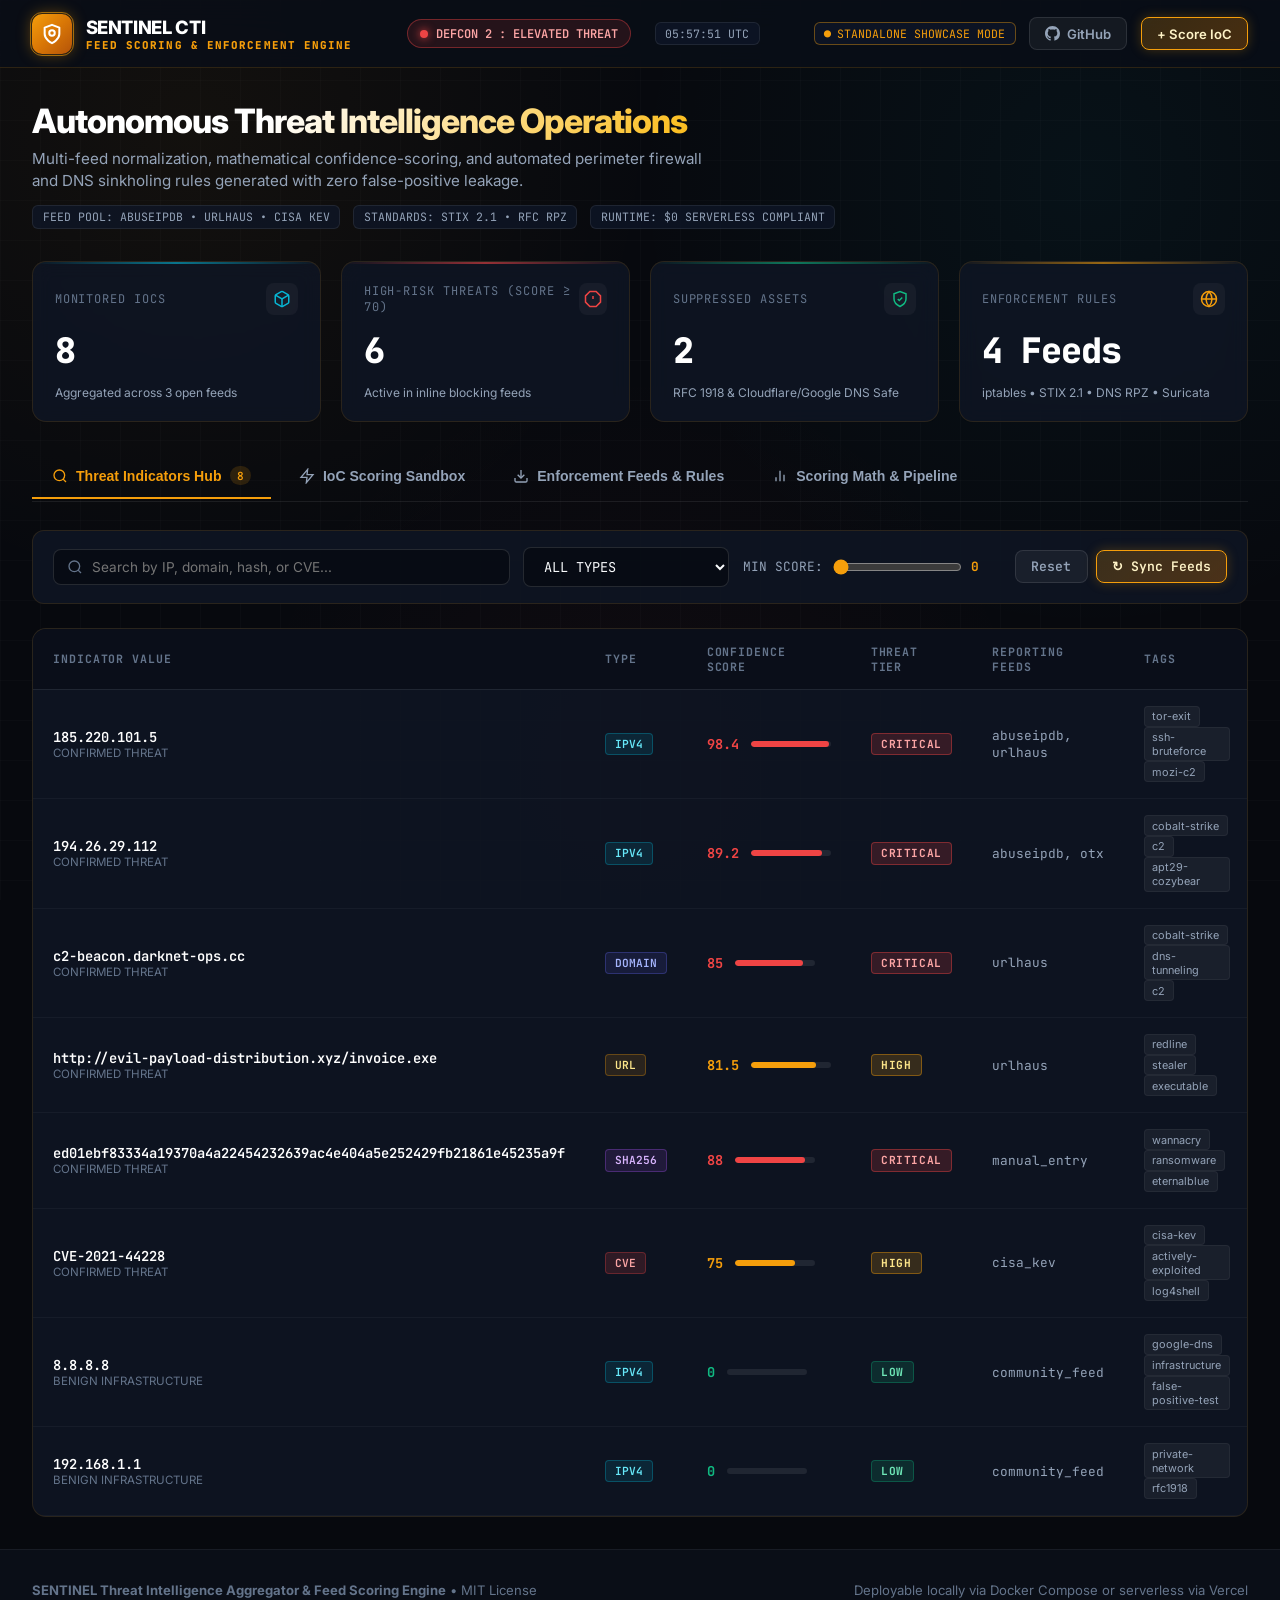
==== commit bce5daaa: "feat(web): add Traefik, Azure Front Door, and Auth0 cards and preview generators" ====
--- a/web/index.html
+++ b/web/index.html
@@ -682,12 +682,63 @@
               Okta Identity Cloud Network Zone IP blocklist payload restricting unauthorized identity access.
             </p>
           </div>
-          <div class="export-actions">
-            <button class="nav-btn nav-btn-secondary" onclick="previewExport('okta')">View Preview</button>
-            <button class="nav-btn nav-btn-amber" onclick="downloadExport('okta')">Download .json</button>
-          </div>
-        </div>
-
+          <div class="export-actions">
+            <button class="nav-btn nav-btn-secondary" onclick="previewExport('okta')">View Preview</button>
+            <button class="nav-btn nav-btn-amber" onclick="downloadExport('okta')">Download .json</button>
+          </div>
+        </div>
+
+        <!-- Export 25: Traefik Ingress Middleware -->
+        <div class="export-card">
+          <div>
+            <div class="export-top">
+              <div class="export-title">Traefik Ingress Middleware</div>
+              <span class="export-format">traefik-middleware.yaml</span>
+            </div>
+            <p class="export-desc">
+              Traefik Kubernetes Ingress Controller Middleware CRD for edge IP filtering and boundary enforcement.
+            </p>
+          </div>
+          <div class="export-actions">
+            <button class="nav-btn nav-btn-secondary" onclick="previewExport('traefik')">View Preview</button>
+            <button class="nav-btn nav-btn-amber" onclick="downloadExport('traefik')">Download .yaml</button>
+          </div>
+        </div>
+
+        <!-- Export 26: Azure Front Door WAF -->
+        <div class="export-card">
+          <div>
+            <div class="export-top">
+              <div class="export-title">Azure Front Door WAF</div>
+              <span class="export-format">azure-front-door.json</span>
+            </div>
+            <p class="export-desc">
+              Microsoft Azure Front Door and CDN WAF policy custom rules JSON with IPMatch rate limiting.
+            </p>
+          </div>
+          <div class="export-actions">
+            <button class="nav-btn nav-btn-secondary" onclick="previewExport('azure-front-door')">View Preview</button>
+            <button class="nav-btn nav-btn-amber" onclick="downloadExport('azure-front-door')">Download .json</button>
+          </div>
+        </div>
+
+        <!-- Export 27: Auth0 Identity Threat Guard Action -->
+        <div class="export-card">
+          <div>
+            <div class="export-top">
+              <div class="export-title">Auth0 Post-Login Action</div>
+              <span class="export-format">auth0-action.js</span>
+            </div>
+            <p class="export-desc">
+              Auth0 Post-Login Action Node.js script enforcing perimeter credential-stuffing IP blocks.
+            </p>
+          </div>
+          <div class="export-actions">
+            <button class="nav-btn nav-btn-secondary" onclick="previewExport('auth0')">View Preview</button>
+            <button class="nav-btn nav-btn-amber" onclick="downloadExport('auth0')">Download .js</button>
+          </div>
+        </div>
+
       </div>
 
       <!-- Export Preview Box -->
